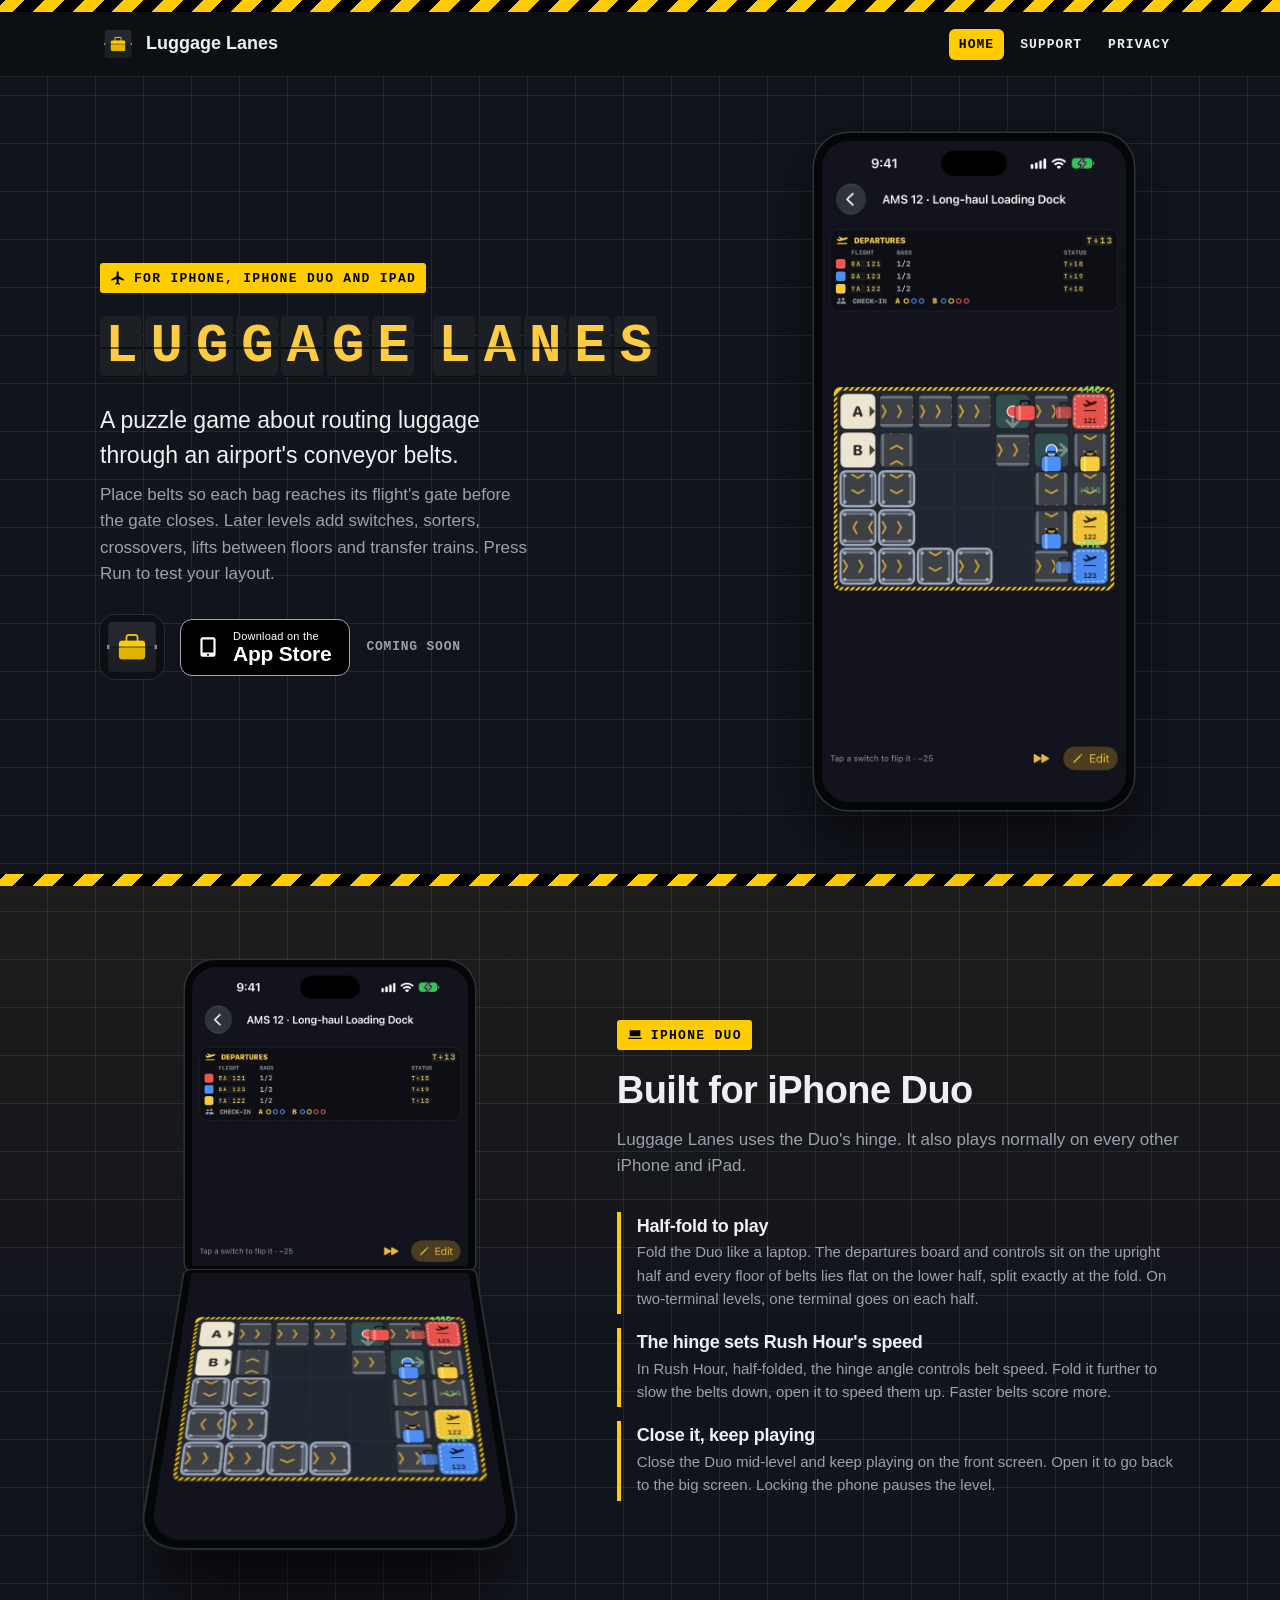
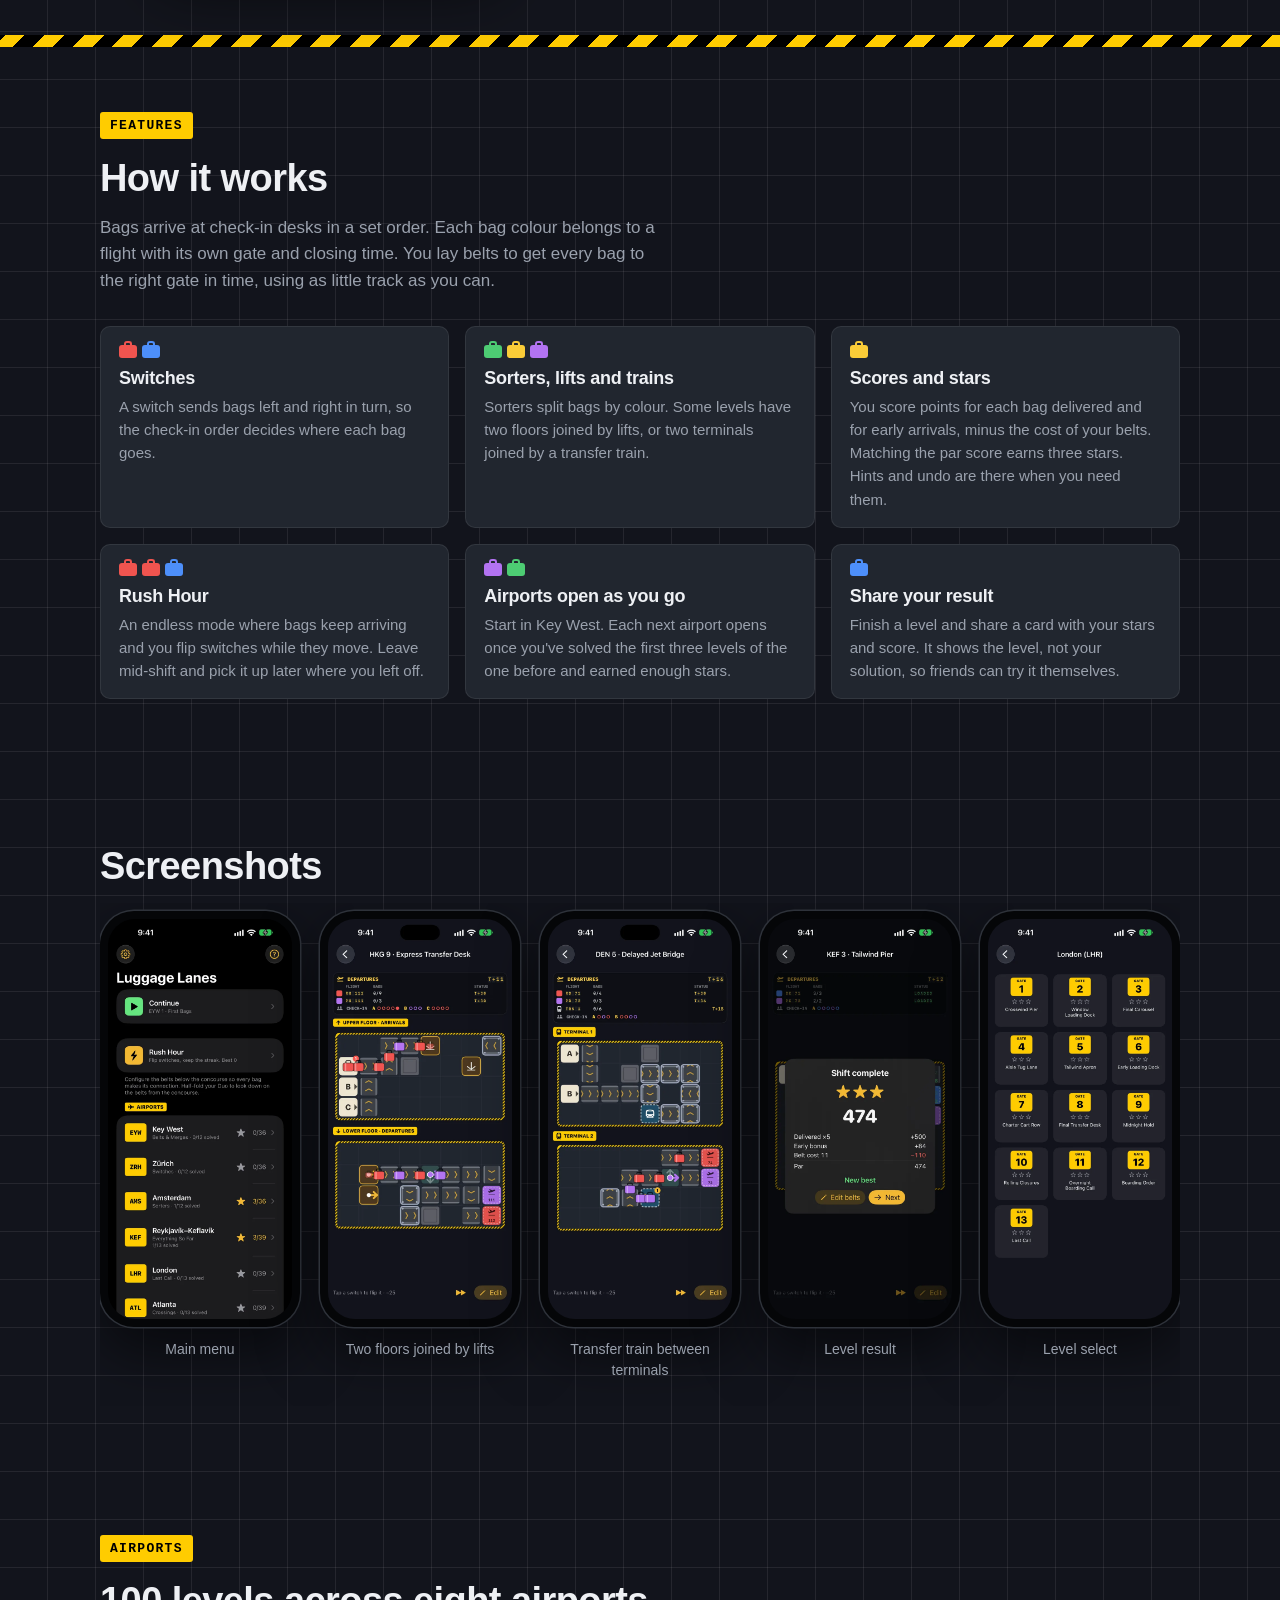
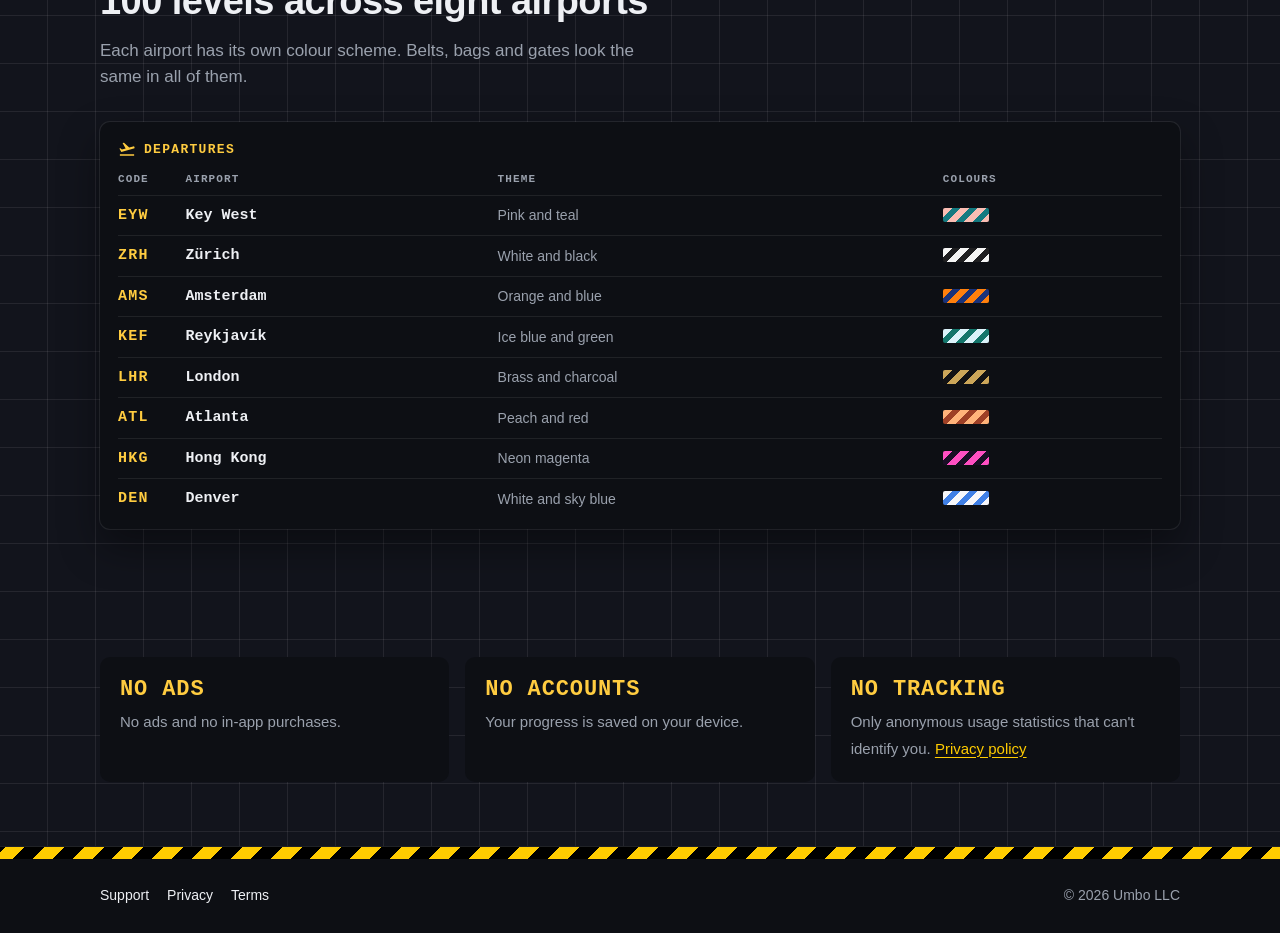
==== index.html @ 566dfb13 "Luggage Lanes website Co-Authored-By: Claude Sonnet 5.5 <noreply@anthropic.com> Claude-Session: http" ====
<!doctype html>
<html lang="en">
<head>
<meta charset="utf-8">
<meta name="viewport" content="width=device-width, initial-scale=1">
<title>Luggage Lanes: a baggage-routing puzzle for iPhone and iPad</title>
<meta name="description" content="A baggage-routing puzzle game for iPhone, iPhone Duo and iPad: lay conveyor belts to get each bag to its flight. 100 levels across eight airports, plus an endless Rush Hour mode.">
<meta name="theme-color" content="#0d0f14">
<meta property="og:title" content="Luggage Lanes">
<meta property="og:description" content="A baggage-routing puzzle game for iPhone, iPhone Duo and iPad. 100 levels across eight airports.">
<meta property="og:type" content="website">
<meta property="og:image" content="assets/icon.png">
<link rel="icon" type="image/png" href="favicon.png">
<link rel="apple-touch-icon" href="apple-touch-icon.png">
<link rel="stylesheet" href="assets/style.css">
</head>
<body>
<div class="safety" aria-hidden="true"></div>
<header class="top">
  <div class="wrap">
    <a class="brand" href="./"><img src="assets/icon.png" alt="" width="36" height="36">Luggage Lanes</a>
    <nav class="nav" aria-label="Site">
      <a href="./" aria-current="page">Home</a>
      <a href="support/">Support</a>
      <a href="privacy/">Privacy</a>
    </nav>
  </div>
</header>

<main>
  <section class="hero">
    <div class="wrap hero-grid">
      <div>
        <span class="sign"><svg viewBox="0 0 24 24" fill="currentColor" aria-hidden="true"><path d="M21 16v-2l-8-5V3.5a1.5 1.5 0 0 0-3 0V9l-8 5v2l8-2.5V19l-2 1.5V22l3.5-1 3.5 1v-1.5L13 19v-5.5z"/></svg>For iPhone, iPhone Duo and iPad</span>
        <h1 aria-label="Luggage Lanes">
          <span class="flaps" data-flap="LUGGAGE LANES" aria-hidden="true"></span>
        </h1>
        <p class="lede">A puzzle game about routing luggage through an airport's conveyor belts.</p>
        <p class="sub">Place belts so each bag reaches its flight's gate before the gate closes. Later levels add switches, sorters, crossovers, lifts between floors and transfer trains. Press Run to test your layout.</p>
        <div class="cta-row">
          <img class="app-icon" src="assets/icon.png" width="64" height="64" alt="Luggage Lanes app icon">
          <a class="badge" href="#" aria-label="Download on the App Store (coming soon)">
            <svg viewBox="0 0 24 24" fill="currentColor" aria-hidden="true"><path d="M7 3h10a2 2 0 0 1 2 2v14a2 2 0 0 1-2 2H7a2 2 0 0 1-2-2V5a2 2 0 0 1 2-2zm0 2v12h10V5H7zm5 13.2a1 1 0 1 0 0 2 1 1 0 0 0 0-2z"/></svg>
            <span><small>Download on the</small><strong>App Store</strong></span>
          </a>
          <span class="cta-note">Coming soon</span>
        </div>
      </div>
      <div class="hero-phone phone">
        <img src="assets/shots/shift.webp" width="660" height="1434" alt="An Amsterdam puzzle: belts carry red, blue and yellow bags from check-in desks A and B to their gates, under a departures board.">
      </div>
    </div>
  </section>

  <div class="safety" aria-hidden="true"></div>

  <section class="duo">
    <div class="wrap duo-grid">
      <div class="duo-device" role="img" aria-label="iPhone Duo half-folded: the departures board and controls on the upright half, the belts lying flat on the lower half.">
        <div class="duo-stage">
          <div class="duo-half duo-up"><img src="assets/shots/duo-upright.webp" width="660" height="717" alt=""></div>
          <div class="duo-half duo-flat"><img src="assets/shots/duo-flat.webp" width="660" height="717" alt=""></div>
        </div>
      </div>
      <div>
        <span class="sign"><svg viewBox="0 0 24 24" fill="currentColor" aria-hidden="true"><path d="M4 5h16v9H4zm-2 11h20v2H2z"/></svg>iPhone Duo</span>
        <h2>Built for iPhone Duo</h2>
        <p class="section-intro">Luggage Lanes uses the Duo's hinge. It also plays normally on every other iPhone and iPad.</p>
        <ul class="duo-list">
          <li>
            <h3>Half-fold to play</h3>
            <p>Fold the Duo like a laptop. The departures board and controls sit on the upright half and every floor of belts lies flat on the lower half, split exactly at the fold. On two-terminal levels, one terminal goes on each half.</p>
          </li>
          <li>
            <h3>The hinge sets Rush Hour's speed</h3>
            <p>In Rush Hour, half-folded, the hinge angle controls belt speed. Fold it further to slow the belts down, open it to speed them up. Faster belts score more.</p>
          </li>
          <li>
            <h3>Close it, keep playing</h3>
            <p>Close the Duo mid-level and keep playing on the front screen. Open it to go back to the big screen. Locking the phone pauses the level.</p>
          </li>
        </ul>
      </div>
    </div>
  </section>

  <div class="safety" aria-hidden="true"></div>

  <section>
    <div class="wrap">
      <span class="sign">Features</span>
      <h2>How it works</h2>
      <p class="section-intro">Bags arrive at check-in desks in a set order. Each bag colour belongs to a flight with its own gate and closing time. You lay belts to get every bag to the right gate in time, using as little track as you can.</p>
      <ul class="features">
        <li>
          <div class="bags" aria-hidden="true"><i class="bag" style="--c:var(--red)"></i><i class="bag" style="--c:var(--blue)"></i></div>
          <h3>Switches</h3>
          <p>A switch sends bags left and right in turn, so the check-in order decides where each bag goes.</p>
        </li>
        <li>
          <div class="bags" aria-hidden="true"><i class="bag" style="--c:var(--green)"></i><i class="bag" style="--c:var(--yellow)"></i><i class="bag" style="--c:var(--purple)"></i></div>
          <h3>Sorters, lifts and trains</h3>
          <p>Sorters split bags by colour. Some levels have two floors joined by lifts, or two terminals joined by a transfer train.</p>
        </li>
        <li>
          <div class="bags" aria-hidden="true"><i class="bag" style="--c:var(--yellow)"></i></div>
          <h3>Scores and stars</h3>
          <p>You score points for each bag delivered and for early arrivals, minus the cost of your belts. Matching the par score earns three stars. Hints and undo are there when you need them.</p>
        </li>
        <li>
          <div class="bags" aria-hidden="true"><i class="bag" style="--c:var(--red)"></i><i class="bag" style="--c:var(--red)"></i><i class="bag" style="--c:var(--blue)"></i></div>
          <h3>Rush Hour</h3>
          <p>An endless mode where bags keep arriving and you flip switches while they move. Leave mid-shift and pick it up later where you left off.</p>
        </li>
        <li>
          <div class="bags" aria-hidden="true"><i class="bag" style="--c:var(--purple)"></i><i class="bag" style="--c:var(--green)"></i></div>
          <h3>Airports open as you go</h3>
          <p>Start in Key West. Each next airport opens once you've solved the first three levels of the one before and earned enough stars.</p>
        </li>
        <li>
          <div class="bags" aria-hidden="true"><i class="bag" style="--c:var(--blue)"></i></div>
          <h3>Share your result</h3>
          <p>Finish a level and share a card with your stars and score. It shows the level, not your solution, so friends can try it themselves.</p>
        </li>
      </ul>
    </div>
  </section>

  <section>
    <div class="wrap">
      <h2>Screenshots</h2>
      <div class="shots" tabindex="0" aria-label="Screenshots">
        <figure class="phone-fig"><div class="phone"><img src="assets/shots/menu.webp" width="660" height="1434" loading="lazy" alt="Main menu listing the airports: Key West, Zürich, Amsterdam, Reykjavík, London, Atlanta."></div><figcaption>Main menu</figcaption></figure>
        <figure class="phone-fig"><div class="phone"><img src="assets/shots/two-floors.webp" width="660" height="1434" loading="lazy" alt="A Hong Kong puzzle with an upper arrivals floor and a lower departures floor joined by lifts."></div><figcaption>Two floors joined by lifts</figcaption></figure>
        <figure class="phone-fig"><div class="phone"><img src="assets/shots/train.webp" width="660" height="1434" loading="lazy" alt="A Denver puzzle with two terminals linked by a transfer train."></div><figcaption>Transfer train between terminals</figcaption></figure>
        <figure class="phone-fig"><div class="phone"><img src="assets/shots/result.webp" width="660" height="1434" loading="lazy" alt="Shift complete: three stars and a score of 474, matching par."></div><figcaption>Level result</figcaption></figure>
        <figure class="phone-fig"><div class="phone"><img src="assets/shots/airport.webp" width="660" height="1434" loading="lazy" alt="The London airport's thirteen gates, each a puzzle."></div><figcaption>Level select</figcaption></figure>
      </div>
    </div>
  </section>

  <section>
    <div class="wrap">
      <span class="sign">Airports</span>
      <h2>100 levels across eight airports</h2>
      <p class="section-intro">Each airport has its own colour scheme. Belts, bags and gates look the same in all of them.</p>
      <div class="board">
        <div class="board-head">
          <svg viewBox="0 0 24 24" fill="currentColor" aria-hidden="true"><path d="M2.5 19h19v2h-19zM22.07 9.64a1.5 1.5 0 0 0-1.84-1.06L14.92 10 8 3.57l-1.93.51 4.14 7.17-4.97 1.33-1.97-1.54-1.45.39 2.59 4.49 16.6-4.45a1.5 1.5 0 0 0 1.06-1.83z"/></svg>
          DEPARTURES
        </div>
        <table>
          <thead><tr><th>Code</th><th>Airport</th><th class="idea-col">Theme</th><th>Colours</th></tr></thead>
          <tbody>
            <tr><td class="code">EYW</td><td>Key West</td><td class="idea idea-col">Pink and teal</td><td><span class="edge" style="--e:#fabdb3;--s:#147a80"></span></td></tr>
            <tr><td class="code">ZRH</td><td>Zürich</td><td class="idea idea-col">White and black</td><td><span class="edge" style="--e:#f5f5f5;--s:#1f1f21"></span></td></tr>
            <tr><td class="code">AMS</td><td>Amsterdam</td><td class="idea idea-col">Orange and blue</td><td><span class="edge" style="--e:#ff800d;--s:#1a337a"></span></td></tr>
            <tr><td class="code">KEF</td><td>Reykjavík</td><td class="idea idea-col">Ice blue and green</td><td><span class="edge" style="--e:#dbf2fa;--s:#14756b"></span></td></tr>
            <tr><td class="code">LHR</td><td>London</td><td class="idea idea-col">Brass and charcoal</td><td><span class="edge" style="--e:#cca659;--s:#121214"></span></td></tr>
            <tr><td class="code">ATL</td><td>Atlanta</td><td class="idea idea-col">Peach and red</td><td><span class="edge" style="--e:#ffb37a;--s:#9e4026"></span></td></tr>
            <tr><td class="code">HKG</td><td>Hong Kong</td><td class="idea idea-col">Neon magenta</td><td><span class="edge" style="--e:#ff4fc2;--s:#1a0f26"></span></td></tr>
            <tr><td class="code">DEN</td><td>Denver</td><td class="idea idea-col">White and sky blue</td><td><span class="edge" style="--e:#f7f7fa;--s:#4080e6"></span></td></tr>
          </tbody>
        </table>
      </div>
    </div>
  </section>

  <section>
    <div class="wrap">
      <div class="promise">
        <div><strong>NO ADS</strong><span>No ads and no in-app purchases.</span></div>
        <div><strong>NO ACCOUNTS</strong><span>Your progress is saved on your device.</span></div>
        <div><strong>NO TRACKING</strong><span>Only anonymous usage statistics that can't identify you. <a href="privacy/">Privacy policy</a></span></div>
      </div>
    </div>
  </section>
</main>

<footer>
  <div class="safety" aria-hidden="true"></div>
  <div class="wrap">
    <nav aria-label="Footer">
      <a href="support/">Support</a>
      <a href="privacy/">Privacy</a>
      <a href="terms/">Terms</a>
    </nav>
    <span class="copy">© 2026 Umbo LLC</span>
  </div>
</footer>
<script src="assets/flaps.js" defer></script>
</body>
</html>
---- assets/style.css ----
:root {
  --bg: #12141c;
  --floor: #21262f;
  --board: #0d0f14;
  --flap: #1c1f24;
  --flap-text: #ffcc40;
  --sign: #ffcc00;
  --text: #eef0f4;
  --muted: #9aa1ad;
  --rule: rgba(255, 255, 255, 0.08);
  --good: #66e680;
  --red: #f0544f;
  --blue: #4d8ffa;
  --green: #4dcc73;
  --yellow: #facc38;
  --purple: #b373f2;
  --mono: ui-monospace, "SF Mono", SFMono-Regular, Menlo, Consolas, "Liberation Mono", monospace;
  --sans: -apple-system, BlinkMacSystemFont, "SF Pro Text", "Segoe UI", Roboto, Helvetica, Arial, sans-serif;
  color-scheme: dark;
}

* { box-sizing: border-box; }
html { -webkit-text-size-adjust: 100%; }
body {
  margin: 0;
  background: var(--bg);
  color: var(--text);
  font: 17px/1.55 var(--sans);
  background-image:
    linear-gradient(var(--rule) 1px, transparent 1px),
    linear-gradient(90deg, var(--rule) 1px, transparent 1px);
  background-size: 48px 48px;
  background-position: -1px -1px;
}
img { max-width: 100%; display: block; }
a { color: var(--sign); text-underline-offset: 3px; }
a:hover { color: #fff; }
:focus-visible { outline: 3px solid var(--sign); outline-offset: 3px; border-radius: 4px; }

.wrap { width: min(1080px, 100% - 32px); margin-inline: auto; }

.safety {
  height: 12px;
  background: repeating-linear-gradient(-45deg, var(--sign) 0 14px, #000 14px 28px);
}
.safety-box {
  border: 8px solid transparent;
  border-image: repeating-linear-gradient(-45deg, var(--sign) 0 10px, #000 10px 20px) 8;
}

.top { background: rgba(13, 15, 20, 0.92); border-bottom: 1px solid var(--rule); }
.top .wrap { display: flex; align-items: center; gap: 16px; min-height: 64px; flex-wrap: wrap; padding-block: 8px; }
.brand { display: flex; align-items: center; gap: 10px; color: var(--text); text-decoration: none; font-weight: 700; font-size: 18px; }
.brand img { width: 36px; height: 36px; border-radius: 9px; }
.nav { margin-left: auto; display: flex; gap: 6px; flex-wrap: wrap; }
.nav a {
  color: var(--text); text-decoration: none; font: 600 13px/1 var(--mono);
  letter-spacing: 0.08em; text-transform: uppercase; padding: 9px 10px; border-radius: 6px;
}
.nav a:hover, .nav a[aria-current="page"] { background: var(--sign); color: #000; }

.sign {
  display: inline-flex; align-items: center; gap: 8px;
  background: var(--sign); color: #000; font: 800 13px/1 var(--mono);
  letter-spacing: 0.1em; text-transform: uppercase; padding: 7px 10px; border-radius: 3px;
}
.sign svg { width: 16px; height: 16px; }

.flaps { display: flex; flex-wrap: wrap; column-gap: 0.35em; row-gap: 0.18em; }
.flap-word { display: inline-flex; gap: 0.06em; }
.flap {
  position: relative; display: inline-grid; place-items: center;
  width: 0.78em; height: 1.12em; font: 800 1em/1 var(--mono);
  background: var(--flap); color: var(--flap-text); border-radius: 0.08em;
  box-shadow: inset 0 -1px 0 rgba(0,0,0,0.6), 0 1px 0 rgba(255,255,255,0.04);
}
.flap::after {  content: ""; position: absolute; left: 0; right: 0; top: 50%; height: 2px;
  background: rgba(0, 0, 0, 0.55);
}
.flap.flip { animation: flip 90ms linear; }
@keyframes flip { 50% { transform: scaleY(0.1); } }

.hero { padding: 56px 0 64px; }
.hero-grid { display: grid; grid-template-columns: 1.2fr 0.8fr; gap: 48px; align-items: center; }
.hero h1 { margin: 22px 0 0; font-size: clamp(34px, 9vw, 54px); }
.hero .lede { font-size: clamp(19px, 2.4vw, 23px); color: var(--text); margin: 26px 0 8px; max-width: 34ch; }
.hero .sub { color: var(--muted); margin: 0 0 28px; max-width: 46ch; }
.hero-phone { justify-self: center; width: min(320px, 100%); }

.badge {
  display: inline-flex; align-items: center; gap: 12px; padding: 10px 18px 10px 14px;
  background: #000; color: #fff; border: 1.5px solid #a6a6a6; border-radius: 12px; text-decoration: none;
}
.badge:hover { color: #fff; border-color: #fff; }
.badge svg { width: 26px; height: 26px; }
.badge small { display: block; font-size: 11px; letter-spacing: 0.02em; line-height: 1.1; }
.badge strong { display: block; font-size: 21px; line-height: 1.1; font-weight: 600; letter-spacing: -0.01em; }
.cta-row { display: flex; align-items: center; gap: 16px; flex-wrap: wrap; }
.cta-note { color: var(--muted); font: 600 13px/1.3 var(--mono); text-transform: uppercase; letter-spacing: 0.06em; }

.phone {
  border-radius: 34px; padding: 8px; background: #050608;
  box-shadow: 0 0 0 1.5px #2e323a, 0 24px 60px rgba(0, 0, 0, 0.55);
}
.phone img { border-radius: 27px; width: 100%; height: auto; }

.board {
  background: var(--board); border-radius: 10px; padding: 18px 18px 10px;
  box-shadow: 0 0 0 1px var(--rule), 0 18px 40px rgba(0, 0, 0, 0.4);
}
.board-head {
  display: flex; align-items: center; gap: 8px; color: var(--flap-text);
  font: 800 13px/1 var(--mono); letter-spacing: 0.1em; margin-bottom: 14px;
}
.board-head svg { width: 18px; height: 18px; }
.board-head .clock { margin-left: auto; }
.board table { width: 100%; border-collapse: collapse; font: 600 15px/1.3 var(--mono); }
.board th {
  text-align: left; color: var(--muted); font-size: 11px; letter-spacing: 0.1em;
  font-weight: 700; padding: 0 10px 8px 0; text-transform: uppercase;
}
.board td { padding: 10px 10px 10px 0; border-top: 1px solid var(--rule); vertical-align: middle; }
.board td.code { color: var(--flap-text); font-weight: 800; letter-spacing: 0.08em; width: 4.5em; }
.board td.status { color: var(--good); text-align: right; text-transform: uppercase; font-size: 13px; letter-spacing: 0.06em; white-space: nowrap; padding-right: 0; }
.board .idea { color: var(--muted); font-family: var(--sans); font-weight: 400; font-size: 14px; }
.edge {
  display: inline-block; width: 46px; height: 14px; border-radius: 2px; vertical-align: middle;
  background: repeating-linear-gradient(-45deg, var(--e) 0 6px, var(--s) 6px 12px);
}

section { padding: 64px 0; }
h1, h2, h3 { line-height: 1.15; letter-spacing: -0.015em; }
h2 { font-size: clamp(26px, 4vw, 38px); margin: 18px 0 14px; }
.section-intro { color: var(--muted); max-width: 60ch; margin: 0 0 32px; }

.features { display: grid; grid-template-columns: repeat(3, 1fr); gap: 16px; margin: 0; padding: 0; list-style: none; }
.features li { background: var(--floor); border-radius: 10px; padding: 18px 18px 16px; border: 1px solid var(--rule); }
.features h3 { margin: 10px 0 6px; font-size: 18px; }
.features p { margin: 0; color: var(--muted); font-size: 15px; }
.bags { display: flex; gap: 5px; }
.bag { width: 18px; height: 13px; border-radius: 3px; background: var(--c); position: relative; }
.bag::before { content: ""; position: absolute; left: 5px; right: 5px; top: -4px; height: 4px; border: 2px solid var(--c); border-bottom: 0; border-radius: 3px 3px 0 0; }

.shots {
  display: grid; grid-auto-flow: column; grid-auto-columns: minmax(200px, 1fr); gap: 20px;
  overflow-x: auto; padding: 8px 4px 24px; scroll-snap-type: x mandatory;
}
.shots figure { margin: 0; scroll-snap-align: start; }
.shots figcaption { margin-top: 12px; color: var(--muted); font-size: 14px; text-align: center; }

.promise { display: grid; grid-template-columns: repeat(3, 1fr); gap: 16px; }
.promise div { padding: 20px; background: var(--board); border-radius: 10px; }
.promise strong { display: block; font: 800 22px/1.2 var(--mono); color: var(--flap-text); letter-spacing: 0.04em; margin-bottom: 6px; }
.promise span { color: var(--muted); font-size: 15px; }

.doc { padding: 48px 0 72px; }
.doc .wrap { max-width: 760px; }
.doc h1 { font-size: clamp(30px, 5vw, 44px); margin: 20px 0 6px; }
.doc .updated { color: var(--muted); font: 600 13px/1.4 var(--mono); text-transform: uppercase; letter-spacing: 0.06em; margin: 0 0 30px; }
.doc h2 { font-size: 22px; margin: 40px 0 10px; }
.doc p, .doc li { color: #d6dae2; }
.doc ul { padding-left: 1.2em; }
.doc li { margin: 4px 0; }
.callout { background: var(--floor); border-left: 4px solid var(--sign); padding: 14px 18px; border-radius: 0 8px 8px 0; margin: 20px 0; }
.callout p { margin: 0; }
.contact-card { background: var(--board); border-radius: 10px; padding: 22px; margin: 24px 0 8px; }
.contact-card .label { color: var(--muted); font: 700 12px/1 var(--mono); letter-spacing: 0.1em; text-transform: uppercase; }
.contact-card .email { margin: 8px 0 0; font: 700 clamp(18px, 4vw, 24px)/1.3 var(--mono); color: var(--flap-text); word-break: break-all; user-select: all; }
details { background: var(--floor); border-radius: 8px; padding: 14px 18px; margin: 10px 0; border: 1px solid var(--rule); }
details summary { cursor: pointer; font-weight: 600; }
details p { margin: 10px 0 0; }

footer { border-top: 1px solid var(--rule); background: var(--board); }
footer .wrap { display: flex; flex-wrap: wrap; gap: 12px 28px; align-items: center; padding-block: 26px; color: var(--muted); font-size: 14px; }
footer nav { display: flex; gap: 18px; flex-wrap: wrap; }
footer a { color: var(--text); text-decoration: none; }
footer a:hover { color: var(--sign); }
footer .copy { margin-left: auto; }

@media (max-width: 860px) {
  .hero-grid { grid-template-columns: 1fr; }
  .hero-phone { width: min(240px, 70%); }
  .features, .promise { grid-template-columns: 1fr; }
  .board td.idea-col { display: none; }
}
@media (max-width: 520px) {
  body { font-size: 16px; }
  .hero { padding-top: 36px; }
  .board { padding: 14px 12px 6px; }
  .board table { font-size: 14px; }
  .edge { width: 30px; }
  .shots { grid-auto-columns: 72%; }
  footer .copy { margin-left: 0; }
}
@media (prefers-reduced-motion: reduce) {
  .flap.flip { animation: none; }
}

.fine { color: var(--muted); font-size: 14px; }

.duo { background: linear-gradient(180deg, rgba(255, 204, 0, 0.05), transparent 60%); overflow-x: clip; }
.duo-grid { display: grid; grid-template-columns: 0.9fr 1.1fr; gap: 56px; align-items: center; }
.duo-device { display: grid; place-items: center; padding: 10px 0 30px; }
.duo-stage { width: min(290px, 64vw); perspective: 1100px; perspective-origin: 50% 20%; }
.duo-half {
  background: #050608; padding: 7px; box-shadow: 0 0 0 1.5px #2e323a;
}
.duo-half img { width: 100%; height: auto; }
.duo-up { border-radius: 30px 30px 6px 6px; padding-bottom: 4px; }
.duo-up img { border-radius: 24px 24px 3px 3px; }
.duo-flat {
  border-radius: 6px 6px 30px 30px; padding-top: 4px;
  transform-origin: 50% 0; transform: rotateX(58deg);
  box-shadow: 0 0 0 1.5px #2e323a, 0 50px 50px -20px rgba(0, 0, 0, 0.7);
  margin-bottom: -40px;
}
.duo-flat img { border-radius: 3px 3px 24px 24px; }
.duo-list { list-style: none; margin: 0; padding: 0; display: grid; gap: 14px; }
.duo-list li { border-left: 4px solid var(--sign); padding: 4px 0 4px 16px; }
.duo-list h3 { margin: 0 0 4px; font-size: 18px; }
.duo-list p { margin: 0; color: var(--muted); font-size: 15px; }
@media (max-width: 860px) {
  .duo-grid { grid-template-columns: 1fr; gap: 24px; }
  .duo-device { order: 2; }
}
.app-icon { width: 64px; height: 64px; border-radius: 15px; box-shadow: 0 0 0 1px rgba(255, 255, 255, 0.1); }
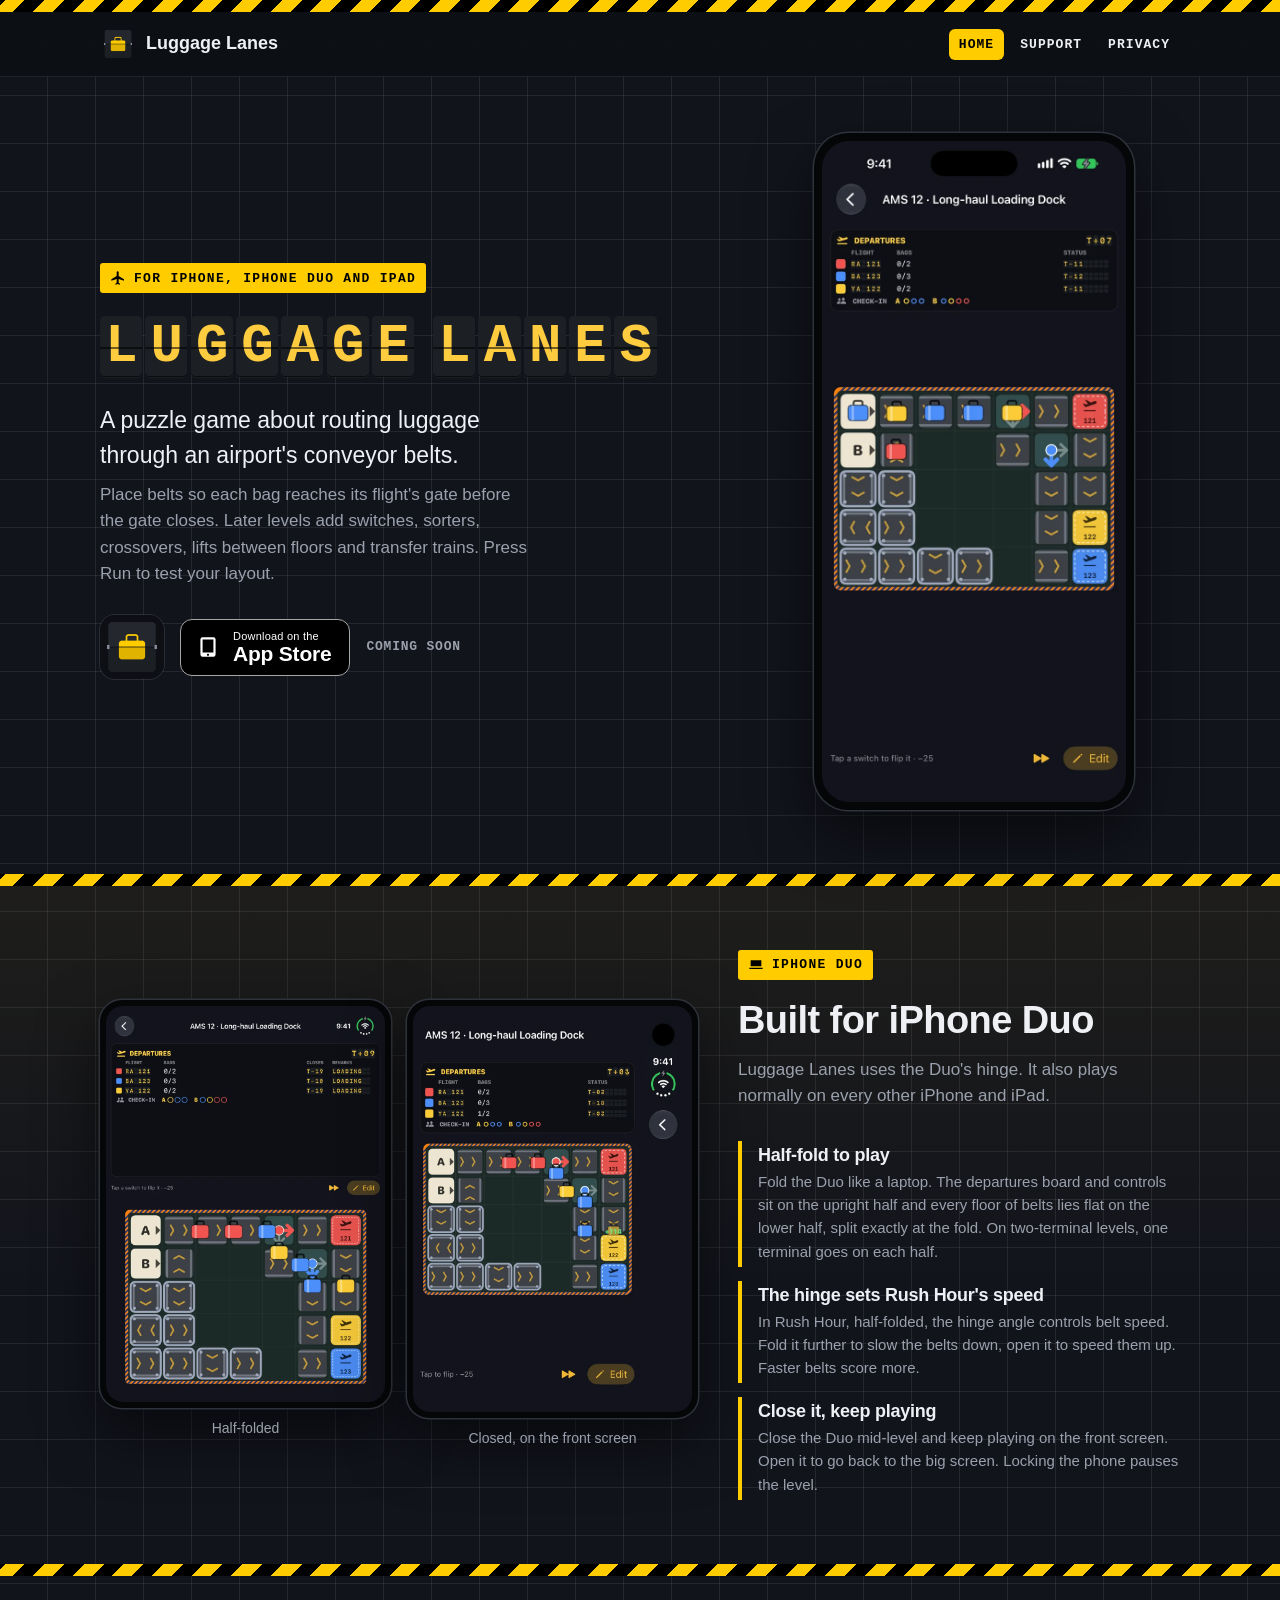
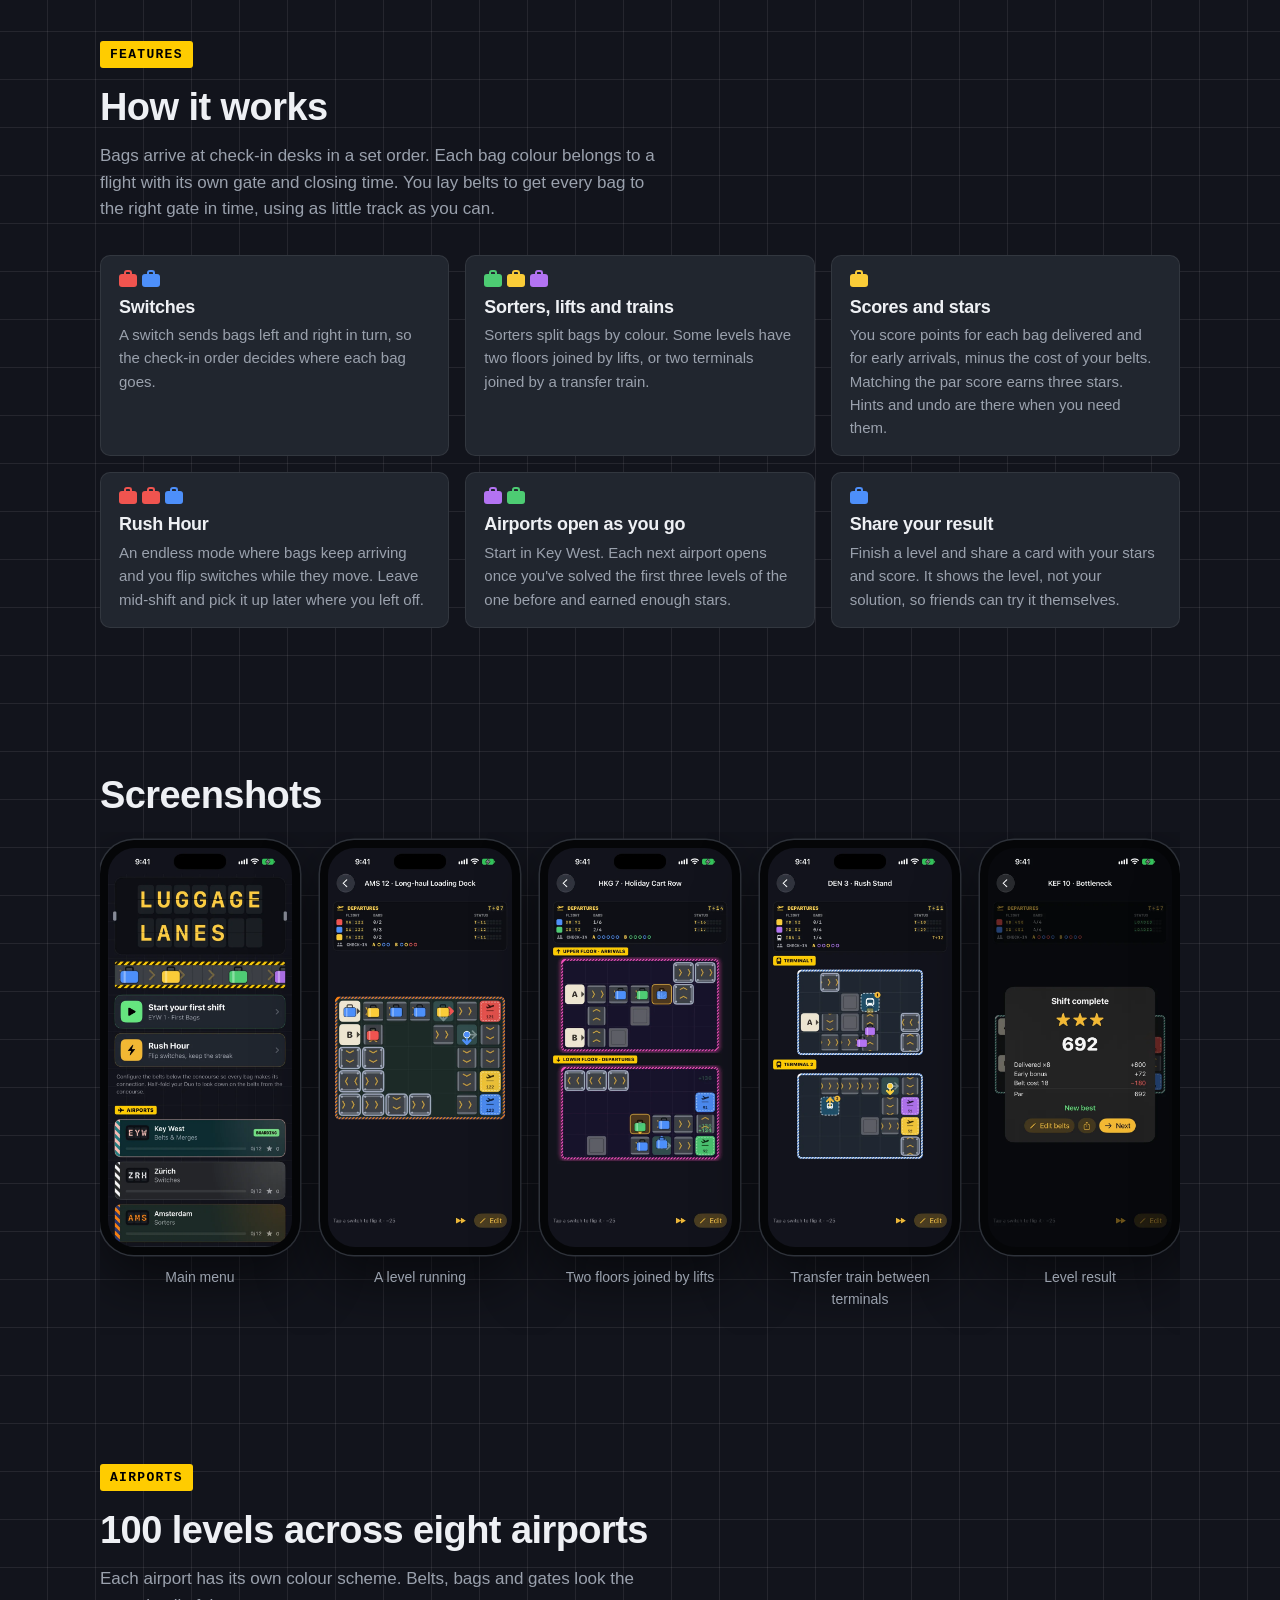
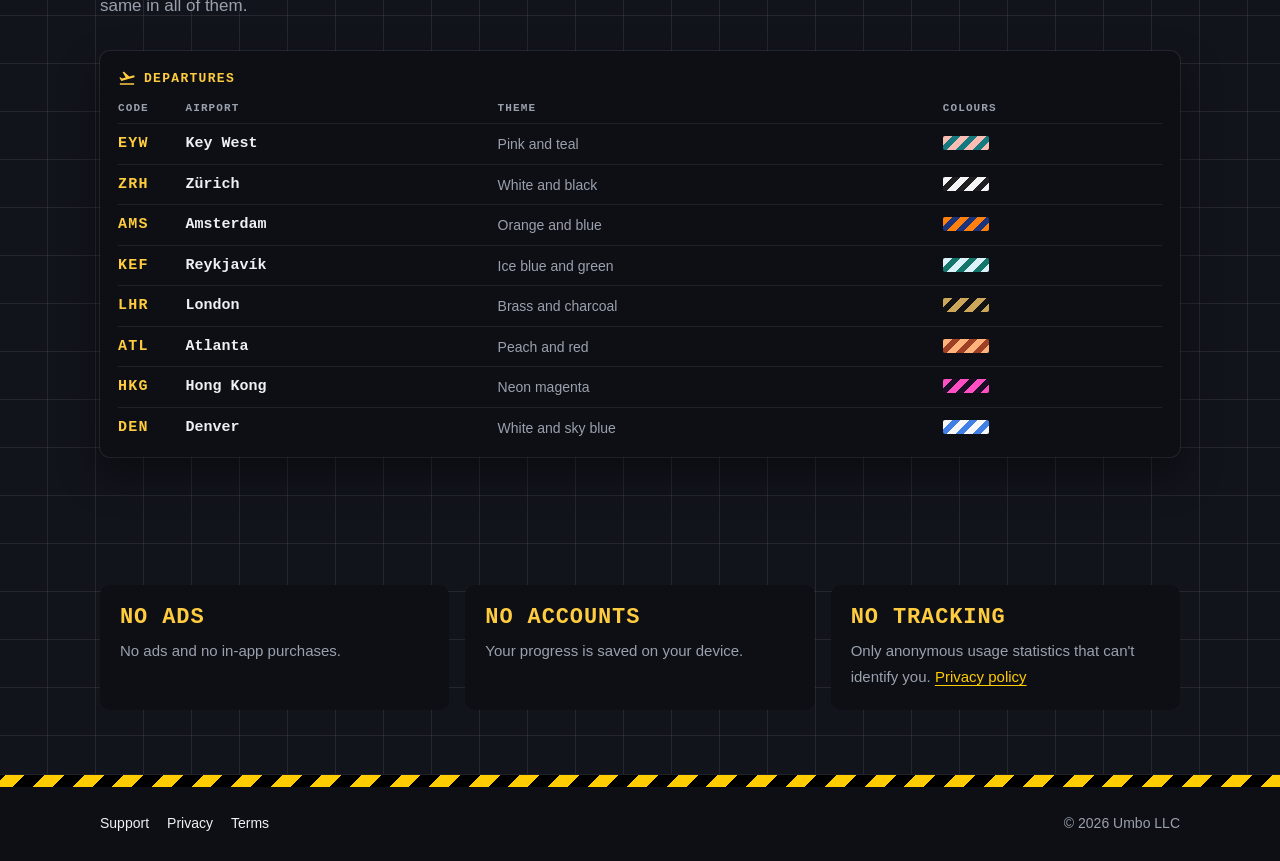
==== commit ad3b8d18: "Update screenshots and copy for the current app Co-Authored-By: Claude Sonnet 5.5 <noreply@anthropic" ====
--- a/index.html
+++ b/index.html
@@ -56,11 +56,9 @@
 
   <section class="duo">
     <div class="wrap duo-grid">
-      <div class="duo-device" role="img" aria-label="iPhone Duo half-folded: the departures board and controls on the upright half, the belts lying flat on the lower half.">
-        <div class="duo-stage">
-          <div class="duo-half duo-up"><img src="assets/shots/duo-upright.webp" width="660" height="717" alt=""></div>
-          <div class="duo-half duo-flat"><img src="assets/shots/duo-flat.webp" width="660" height="717" alt=""></div>
-        </div>
+      <div class="duo-shots">
+        <figure><div class="phone duo-phone"><img src="assets/shots/duo-half.webp" width="900" height="1279" alt="iPhone Duo half-folded, playing Amsterdam level 12: the departures board fills the upright half and the belts the flat half."></div><figcaption>Half-folded</figcaption></figure>
+        <figure><div class="phone duo-phone"><img src="assets/shots/duo-front.webp" width="900" height="1309" loading="lazy" alt="The same level on the Duo's front screen with the phone closed."></div><figcaption>Closed, on the front screen</figcaption></figure>
       </div>
       <div>
         <span class="sign"><svg viewBox="0 0 24 24" fill="currentColor" aria-hidden="true"><path d="M4 5h16v9H4zm-2 11h20v2H2z"/></svg>iPhone Duo</span>
@@ -130,11 +128,14 @@
     <div class="wrap">
       <h2>Screenshots</h2>
       <div class="shots" tabindex="0" aria-label="Screenshots">
-        <figure class="phone-fig"><div class="phone"><img src="assets/shots/menu.webp" width="660" height="1434" loading="lazy" alt="Main menu listing the airports: Key West, Zürich, Amsterdam, Reykjavík, London, Atlanta."></div><figcaption>Main menu</figcaption></figure>
-        <figure class="phone-fig"><div class="phone"><img src="assets/shots/two-floors.webp" width="660" height="1434" loading="lazy" alt="A Hong Kong puzzle with an upper arrivals floor and a lower departures floor joined by lifts."></div><figcaption>Two floors joined by lifts</figcaption></figure>
-        <figure class="phone-fig"><div class="phone"><img src="assets/shots/train.webp" width="660" height="1434" loading="lazy" alt="A Denver puzzle with two terminals linked by a transfer train."></div><figcaption>Transfer train between terminals</figcaption></figure>
-        <figure class="phone-fig"><div class="phone"><img src="assets/shots/result.webp" width="660" height="1434" loading="lazy" alt="Shift complete: three stars and a score of 474, matching par."></div><figcaption>Level result</figcaption></figure>
-        <figure class="phone-fig"><div class="phone"><img src="assets/shots/airport.webp" width="660" height="1434" loading="lazy" alt="The London airport's thirteen gates, each a puzzle."></div><figcaption>Level select</figcaption></figure>
+        <figure class="phone-fig"><div class="phone"><img src="assets/shots/menu-progress.webp" width="660" height="1434" loading="lazy" alt="Main menu: airports open one at a time, with what each still needs."></div><figcaption>Main menu</figcaption></figure>
+        <figure class="phone-fig"><div class="phone"><img src="assets/shots/shift.webp" width="660" height="1434" loading="lazy" alt="An Amsterdam level running: bags move along the belts under a departures board."></div><figcaption>A level running</figcaption></figure>
+        <figure class="phone-fig"><div class="phone"><img src="assets/shots/two-floors.webp" width="660" height="1434" loading="lazy" alt="A Hong Kong level with an upper arrivals floor and a lower departures floor."></div><figcaption>Two floors joined by lifts</figcaption></figure>
+        <figure class="phone-fig"><div class="phone"><img src="assets/shots/train.webp" width="660" height="1434" loading="lazy" alt="A Denver level with two terminals linked by a transfer train."></div><figcaption>Transfer train between terminals</figcaption></figure>
+        <figure class="phone-fig"><div class="phone"><img src="assets/shots/result.webp" width="660" height="1434" loading="lazy" alt="Shift complete: three stars and a score of 692, matching par."></div><figcaption>Level result</figcaption></figure>
+        <figure class="phone-fig"><div class="phone"><img src="assets/shots/rush.webp" width="660" height="1434" loading="lazy" alt="Rush Hour: a score of 200 with a streak of 2 and bags steered by switches."></div><figcaption>Rush Hour</figcaption></figure>
+        <figure class="phone-fig"><div class="phone"><img src="assets/shots/share-card.webp" width="540" height="764" loading="lazy" alt="A share card: perfect shift, three stars, 692 points and a challenge to beat it."></div><figcaption>Share card</figcaption></figure>
+        <figure class="phone-fig"><div class="phone"><img src="assets/shots/airport.webp" width="660" height="1434" loading="lazy" alt="The London airport level list with thirteen gates."></div><figcaption>Level select</figcaption></figure>
       </div>
     </div>
   </section>
--- a/assets/style.css
+++ b/assets/style.css
@@ -199,28 +199,19 @@
 .fine { color: var(--muted); font-size: 14px; }
 
 .duo { background: linear-gradient(180deg, rgba(255, 204, 0, 0.05), transparent 60%); overflow-x: clip; }
-.duo-grid { display: grid; grid-template-columns: 0.9fr 1.1fr; gap: 56px; align-items: center; }
-.duo-device { display: grid; place-items: center; padding: 10px 0 30px; }
-.duo-stage { width: min(290px, 64vw); perspective: 1100px; perspective-origin: 50% 20%; }
-.duo-half {
-  background: #050608; padding: 7px; box-shadow: 0 0 0 1.5px #2e323a;
-}
-.duo-half img { width: 100%; height: auto; }
-.duo-up { border-radius: 30px 30px 6px 6px; padding-bottom: 4px; }
-.duo-up img { border-radius: 24px 24px 3px 3px; }
-.duo-flat {
-  border-radius: 6px 6px 30px 30px; padding-top: 4px;
-  transform-origin: 50% 0; transform: rotateX(58deg);
-  box-shadow: 0 0 0 1.5px #2e323a, 0 50px 50px -20px rgba(0, 0, 0, 0.7);
-  margin-bottom: -40px;
-}
-.duo-flat img { border-radius: 3px 3px 24px 24px; }
+.duo-grid { display: grid; grid-template-columns: 1.15fr 0.85fr; gap: 40px; align-items: center; }
+.duo-shots { display: grid; grid-template-columns: 1fr 1fr; gap: 16px; align-items: start; }
+.duo-shots figure { margin: 0; }
+.duo-shots figcaption { margin-top: 10px; color: var(--muted); font-size: 14px; text-align: center; }
+.duo-phone { border-radius: 22px; padding: 6px; }
+.duo-phone img { border-radius: 17px; }
 .duo-list { list-style: none; margin: 0; padding: 0; display: grid; gap: 14px; }
 .duo-list li { border-left: 4px solid var(--sign); padding: 4px 0 4px 16px; }
 .duo-list h3 { margin: 0 0 4px; font-size: 18px; }
 .duo-list p { margin: 0; color: var(--muted); font-size: 15px; }
 @media (max-width: 860px) {
   .duo-grid { grid-template-columns: 1fr; gap: 24px; }
-  .duo-device { order: 2; }
-}
+  .duo-shots { order: 2; }
+}
+
 .app-icon { width: 64px; height: 64px; border-radius: 15px; box-shadow: 0 0 0 1px rgba(255, 255, 255, 0.1); }
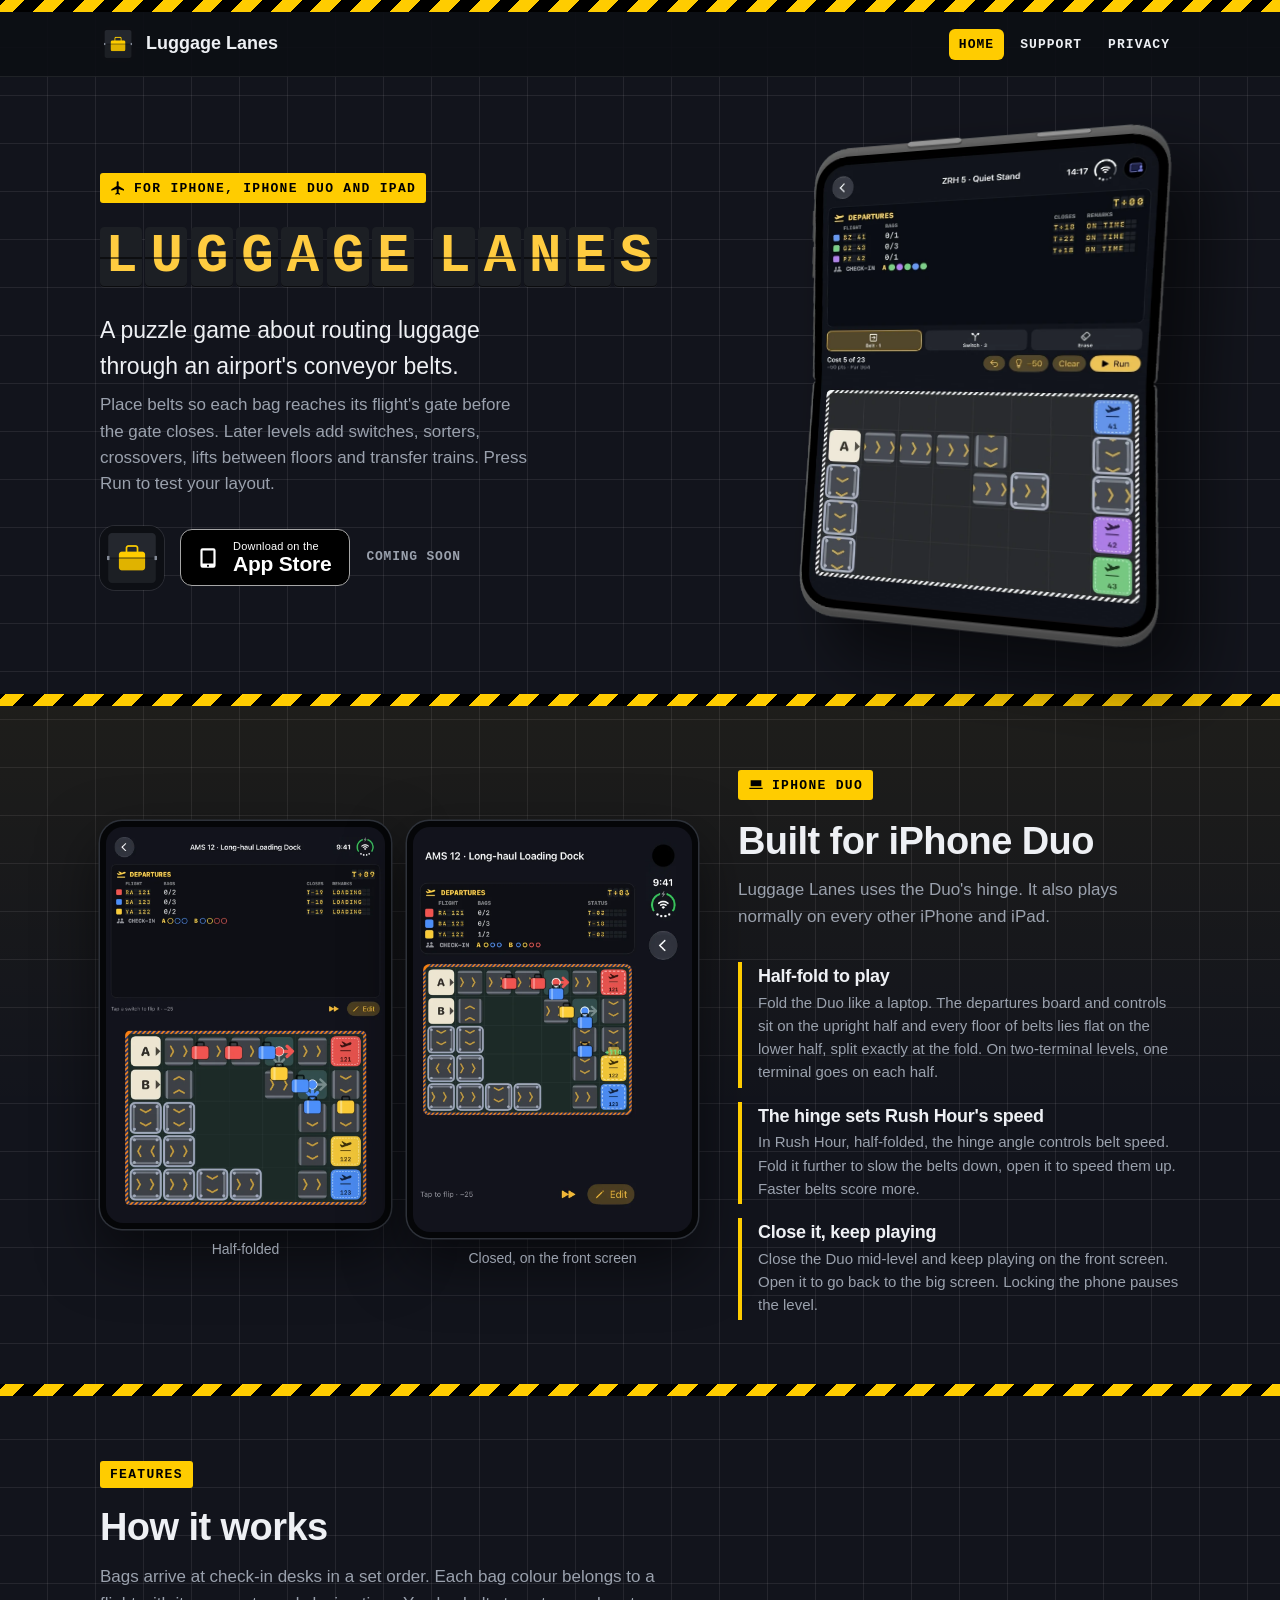
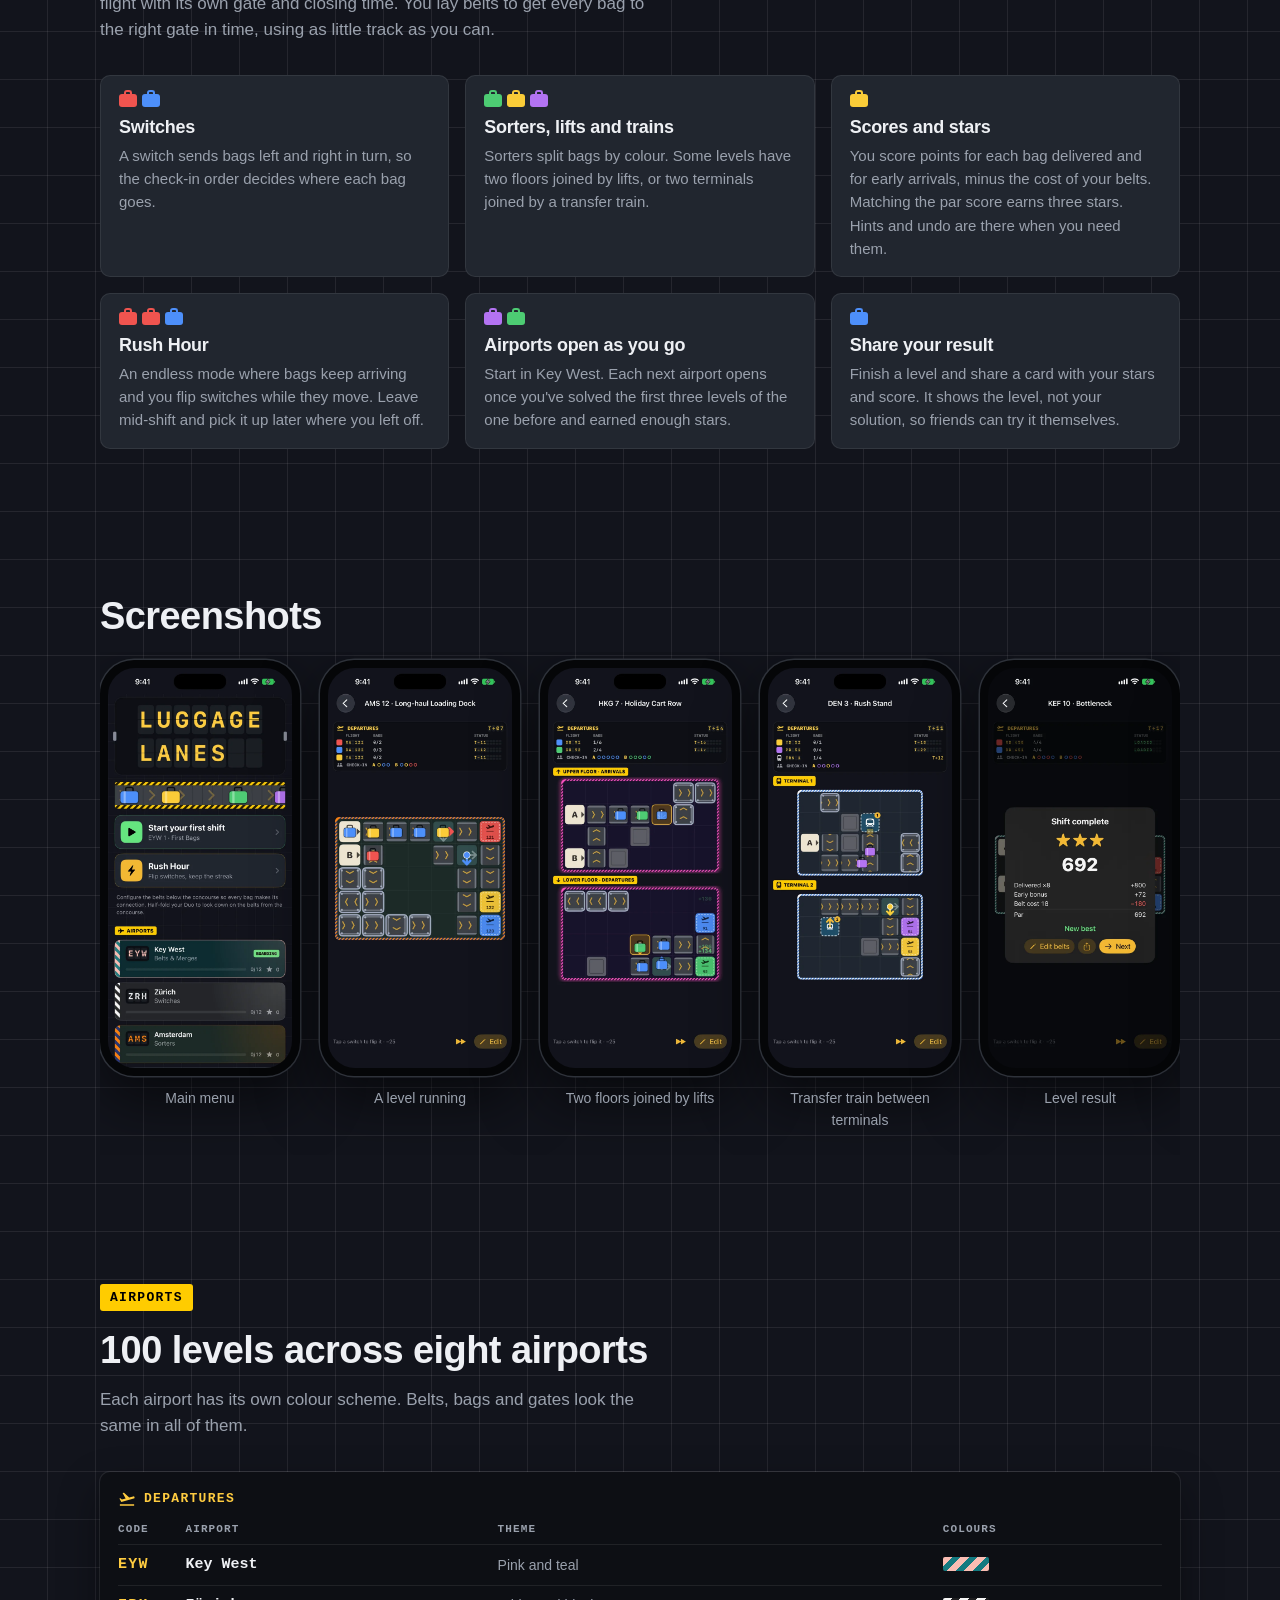
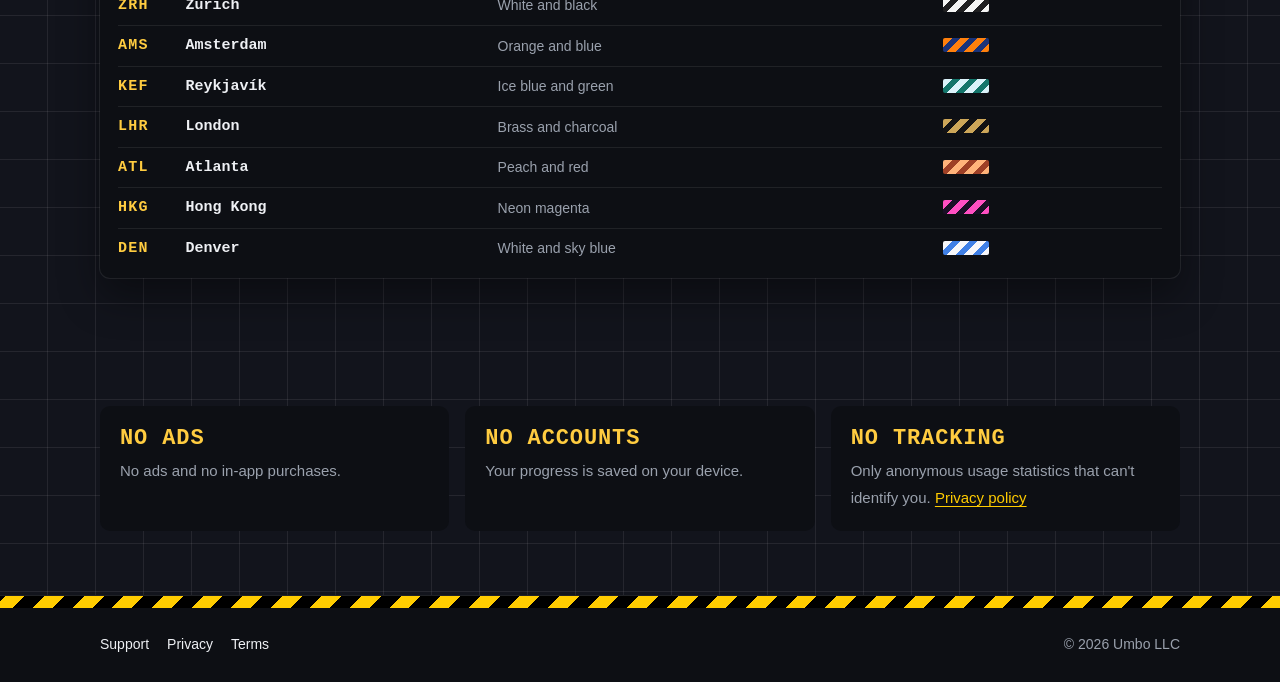
==== commit 1b136de1: "Hero: half-folded Duo shown at a 30 degree angle Co-Authored-By: Claude Sonnet 5.5 <noreply@anthropi" ====
--- a/index.html
+++ b/index.html
@@ -46,8 +46,8 @@
           <span class="cta-note">Coming soon</span>
         </div>
       </div>
-      <div class="hero-phone phone">
-        <img src="assets/shots/shift.webp" width="660" height="1434" alt="An Amsterdam puzzle: belts carry red, blue and yellow bags from check-in desks A and B to their gates, under a departures board.">
+      <div class="hero-duo">
+        <img src="assets/shots/duo-hero.webp" width="773" height="931" alt="iPhone Duo half-folded like a laptop, playing Zürich level 5: the departures board on the upright half and the belts on the lower half.">
       </div>
     </div>
   </section>
--- a/assets/style.css
+++ b/assets/style.css
@@ -86,6 +86,13 @@
 .hero .lede { font-size: clamp(19px, 2.4vw, 23px); color: var(--text); margin: 26px 0 8px; max-width: 34ch; }
 .hero .sub { color: var(--muted); margin: 0 0 28px; max-width: 46ch; }
 .hero-phone { justify-self: center; width: min(320px, 100%); }
+.hero-duo { justify-self: center; width: min(430px, 100%); perspective: 1500px; }
+.hero-duo img {
+  width: 100%; height: auto;
+  transform: rotateY(-30deg) rotateX(3deg) rotateZ(0.5deg);
+  transform-origin: 50% 50%;
+  filter: drop-shadow(40px 36px 34px rgba(0, 0, 0, 0.55));
+}
 
 .badge {
   display: inline-flex; align-items: center; gap: 12px; padding: 10px 18px 10px 14px;
@@ -180,6 +187,7 @@
 @media (max-width: 860px) {
   .hero-grid { grid-template-columns: 1fr; }
   .hero-phone { width: min(240px, 70%); }
+  .hero-duo { width: min(340px, 88%); }
   .features, .promise { grid-template-columns: 1fr; }
   .board td.idea-col { display: none; }
 }
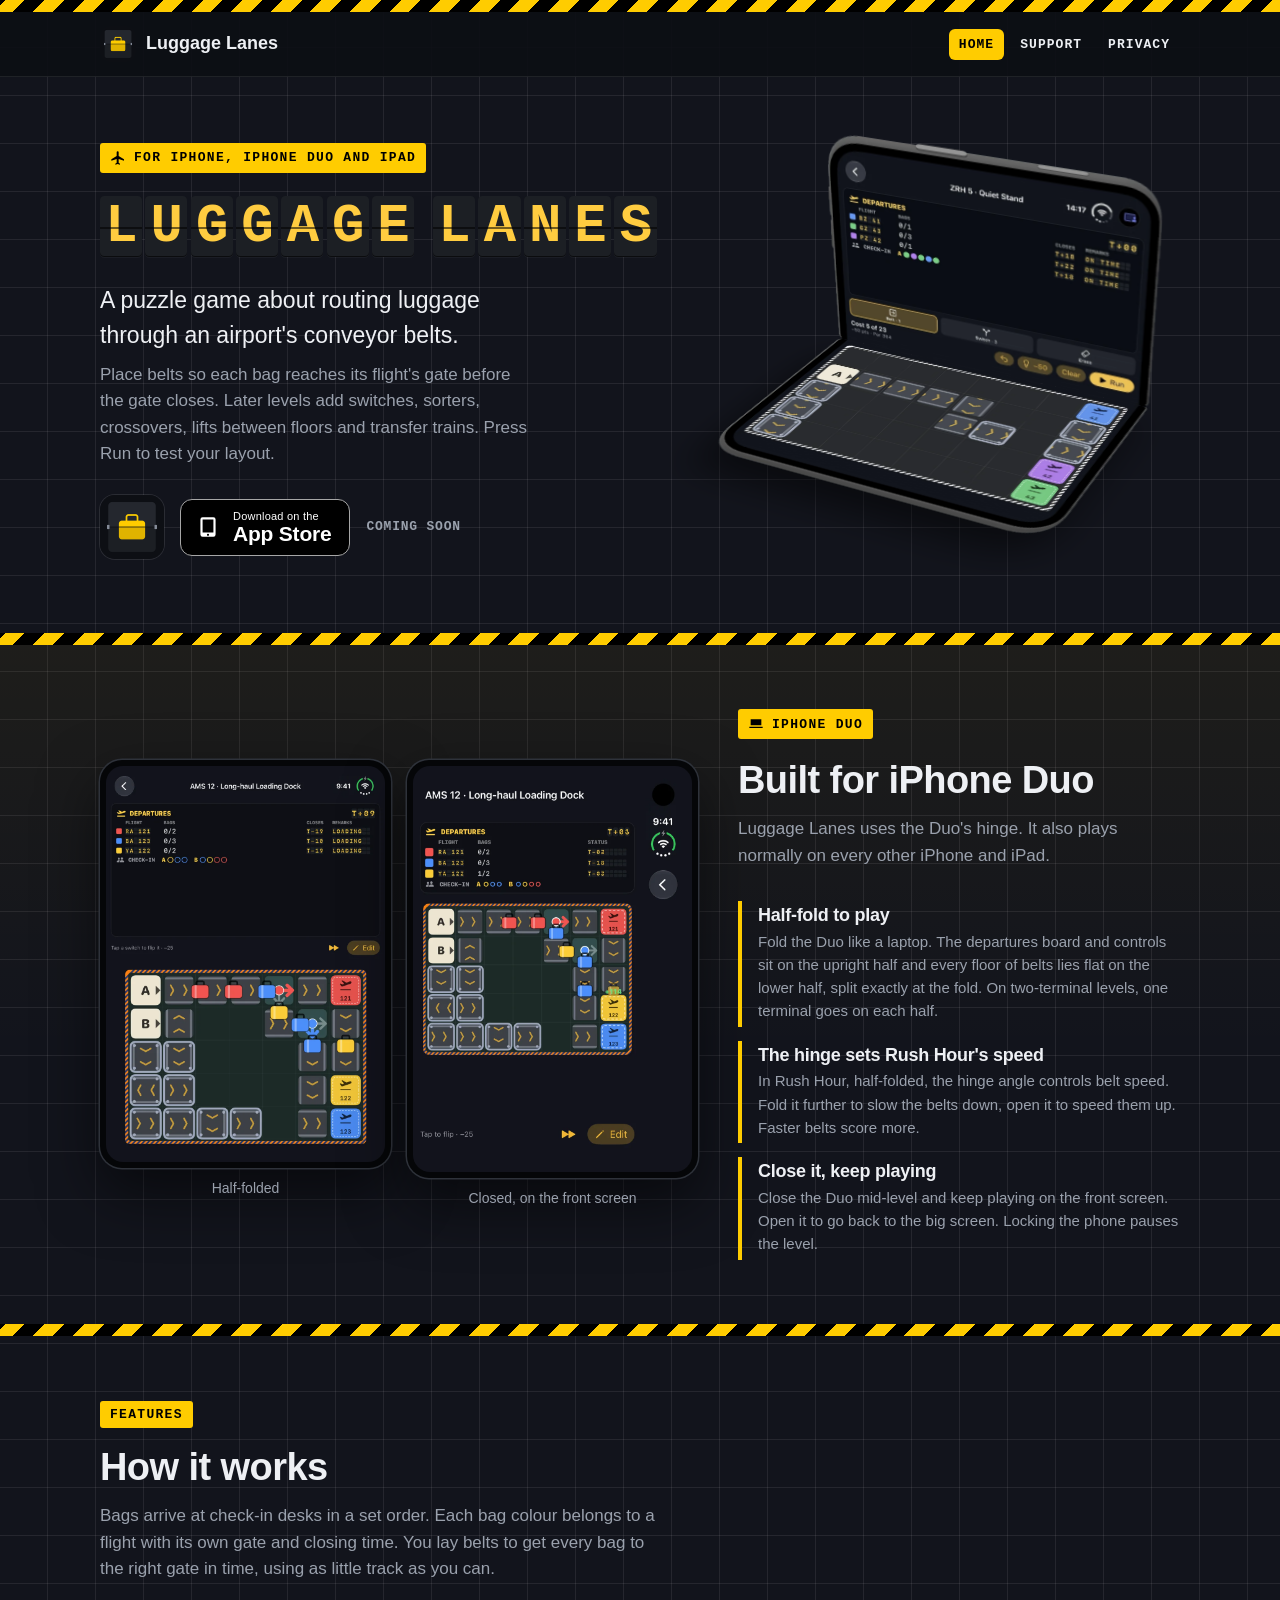
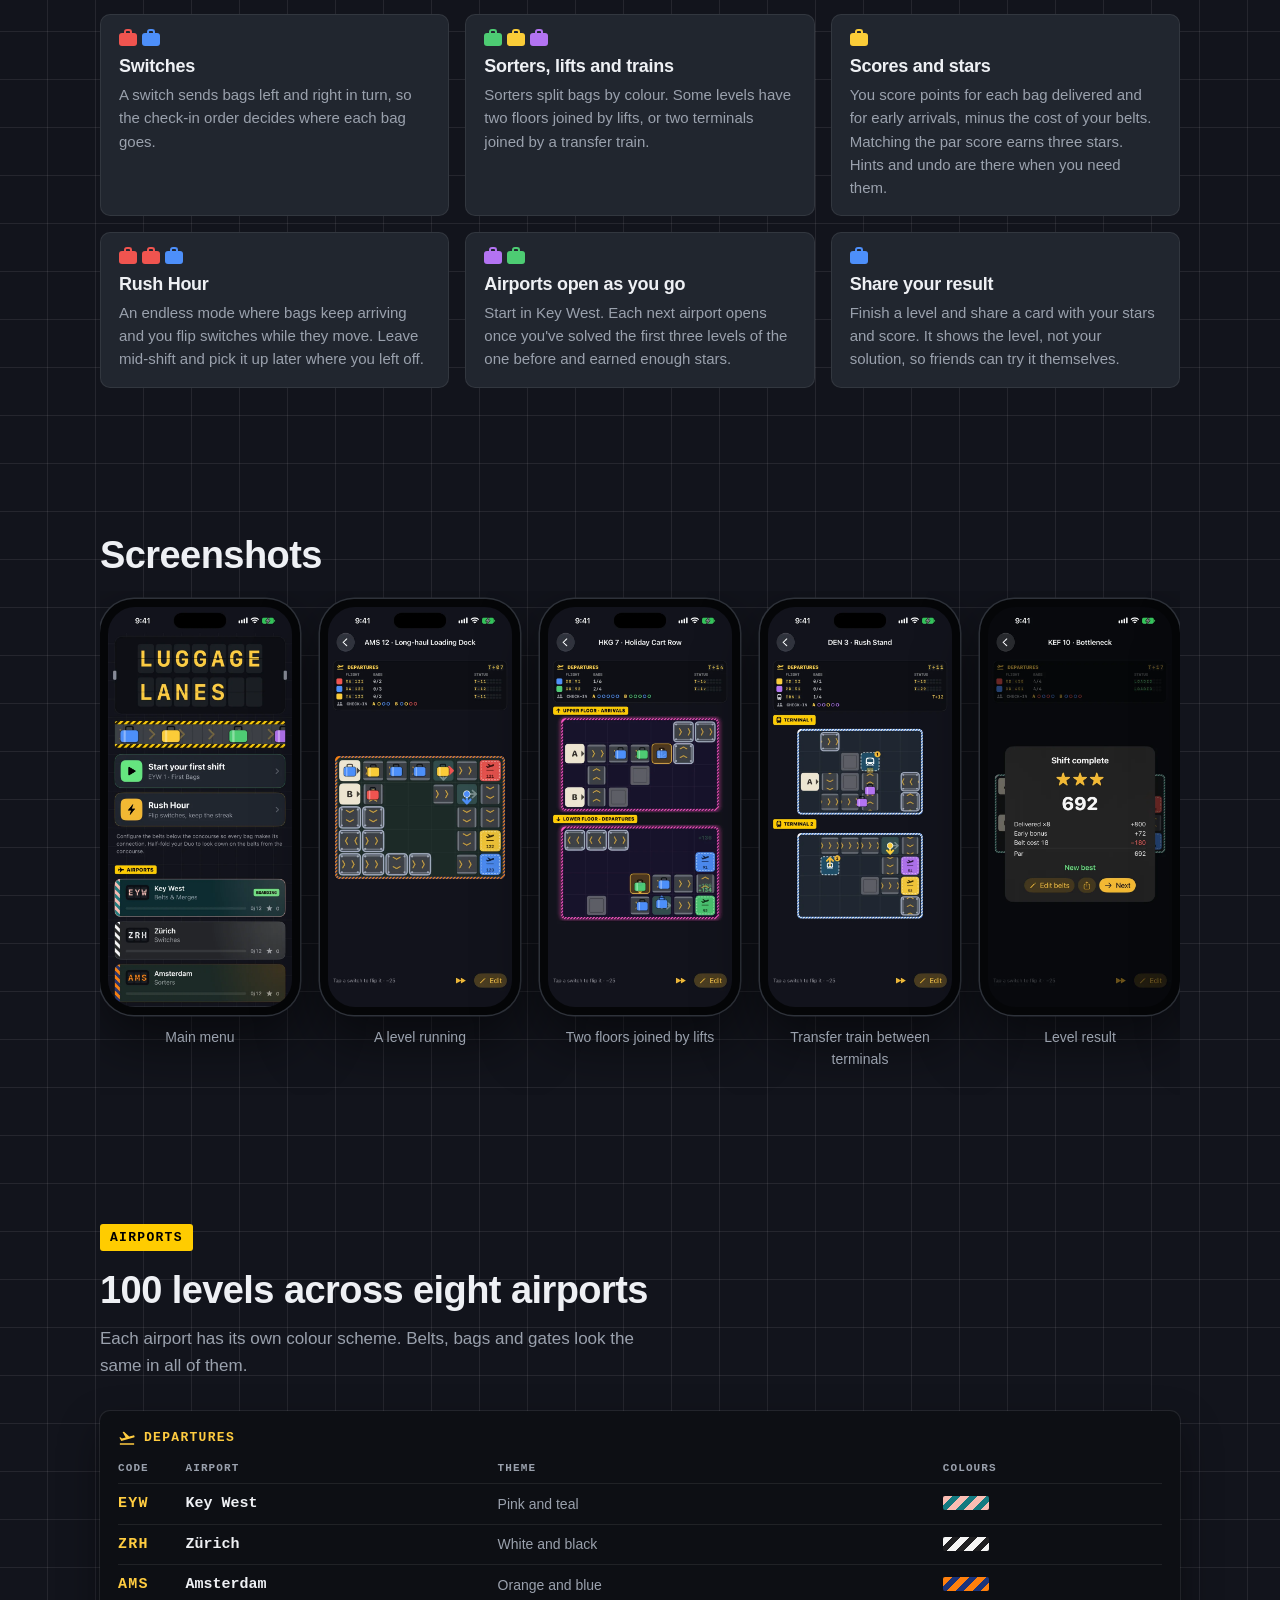
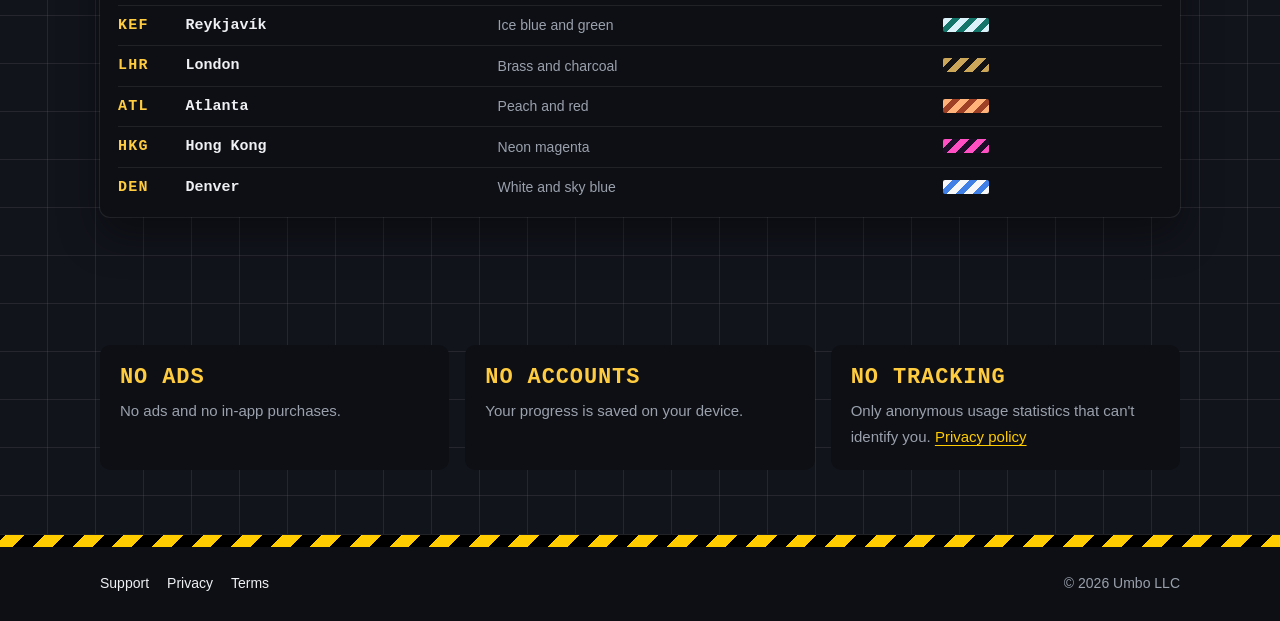
==== commit a58c8020: "Hero: Duo half-folded in 3D, turned 30 degrees Co-Authored-By: Claude Sonnet 5.5 <noreply@anthropic." ====
--- a/index.html
+++ b/index.html
@@ -46,8 +46,11 @@
           <span class="cta-note">Coming soon</span>
         </div>
       </div>
-      <div class="hero-duo">
-        <img src="assets/shots/duo-hero.webp" width="773" height="931" alt="iPhone Duo half-folded like a laptop, playing Zürich level 5: the departures board on the upright half and the belts on the lower half.">
+      <div class="hero-duo" role="img" aria-label="iPhone Duo half-folded like a laptop, playing Zürich level 5: the departures board on the upright half and the belts on the lower half.">
+        <div class="duo-scene">
+          <img class="duo-top" src="assets/shots/duo-top.webp" width="773" height="468" alt="">
+          <img class="duo-bottom" src="assets/shots/duo-bottom.webp" width="773" height="463" alt="">
+        </div>
       </div>
     </div>
   </section>
--- a/assets/style.css
+++ b/assets/style.css
@@ -86,13 +86,16 @@
 .hero .lede { font-size: clamp(19px, 2.4vw, 23px); color: var(--text); margin: 26px 0 8px; max-width: 34ch; }
 .hero .sub { color: var(--muted); margin: 0 0 28px; max-width: 46ch; }
 .hero-phone { justify-self: center; width: min(320px, 100%); }
-.hero-duo { justify-self: center; width: min(430px, 100%); perspective: 1500px; }
-.hero-duo img {
-  width: 100%; height: auto;
-  transform: rotateY(-30deg) rotateX(3deg) rotateZ(0.5deg);
-  transform-origin: 50% 50%;
-  filter: drop-shadow(40px 36px 34px rgba(0, 0, 0, 0.55));
-}
+.hero-duo { justify-self: center; width: min(400px, 92%); margin-left: 6%; perspective: 1700px; perspective-origin: 50% 35%; padding: 4% 0 46%; }
+.duo-scene {
+  --w: 100%;
+  position: relative; width: 100%; aspect-ratio: 773 / 468;
+  transform-style: preserve-3d;
+  transform: rotateX(var(--tilt, -20deg)) rotateY(var(--turn, -30deg));
+}
+.duo-scene img { position: absolute; left: 0; width: 100%; height: auto; display: block; backface-visibility: hidden; }
+.duo-top { top: 0; transform-origin: 50% 100%; }
+.duo-bottom { top: 100%; transform-origin: 50% 0; transform: rotateX(var(--fold, 80deg)); filter: drop-shadow(0 30px 24px rgba(0, 0, 0, 0.5)); }
 
 .badge {
   display: inline-flex; align-items: center; gap: 12px; padding: 10px 18px 10px 14px;
@@ -187,7 +190,7 @@
 @media (max-width: 860px) {
   .hero-grid { grid-template-columns: 1fr; }
   .hero-phone { width: min(240px, 70%); }
-  .hero-duo { width: min(340px, 88%); }
+  .hero-duo { width: min(300px, 74%); margin-left: 22%; }
   .features, .promise { grid-template-columns: 1fr; }
   .board td.idea-col { display: none; }
 }
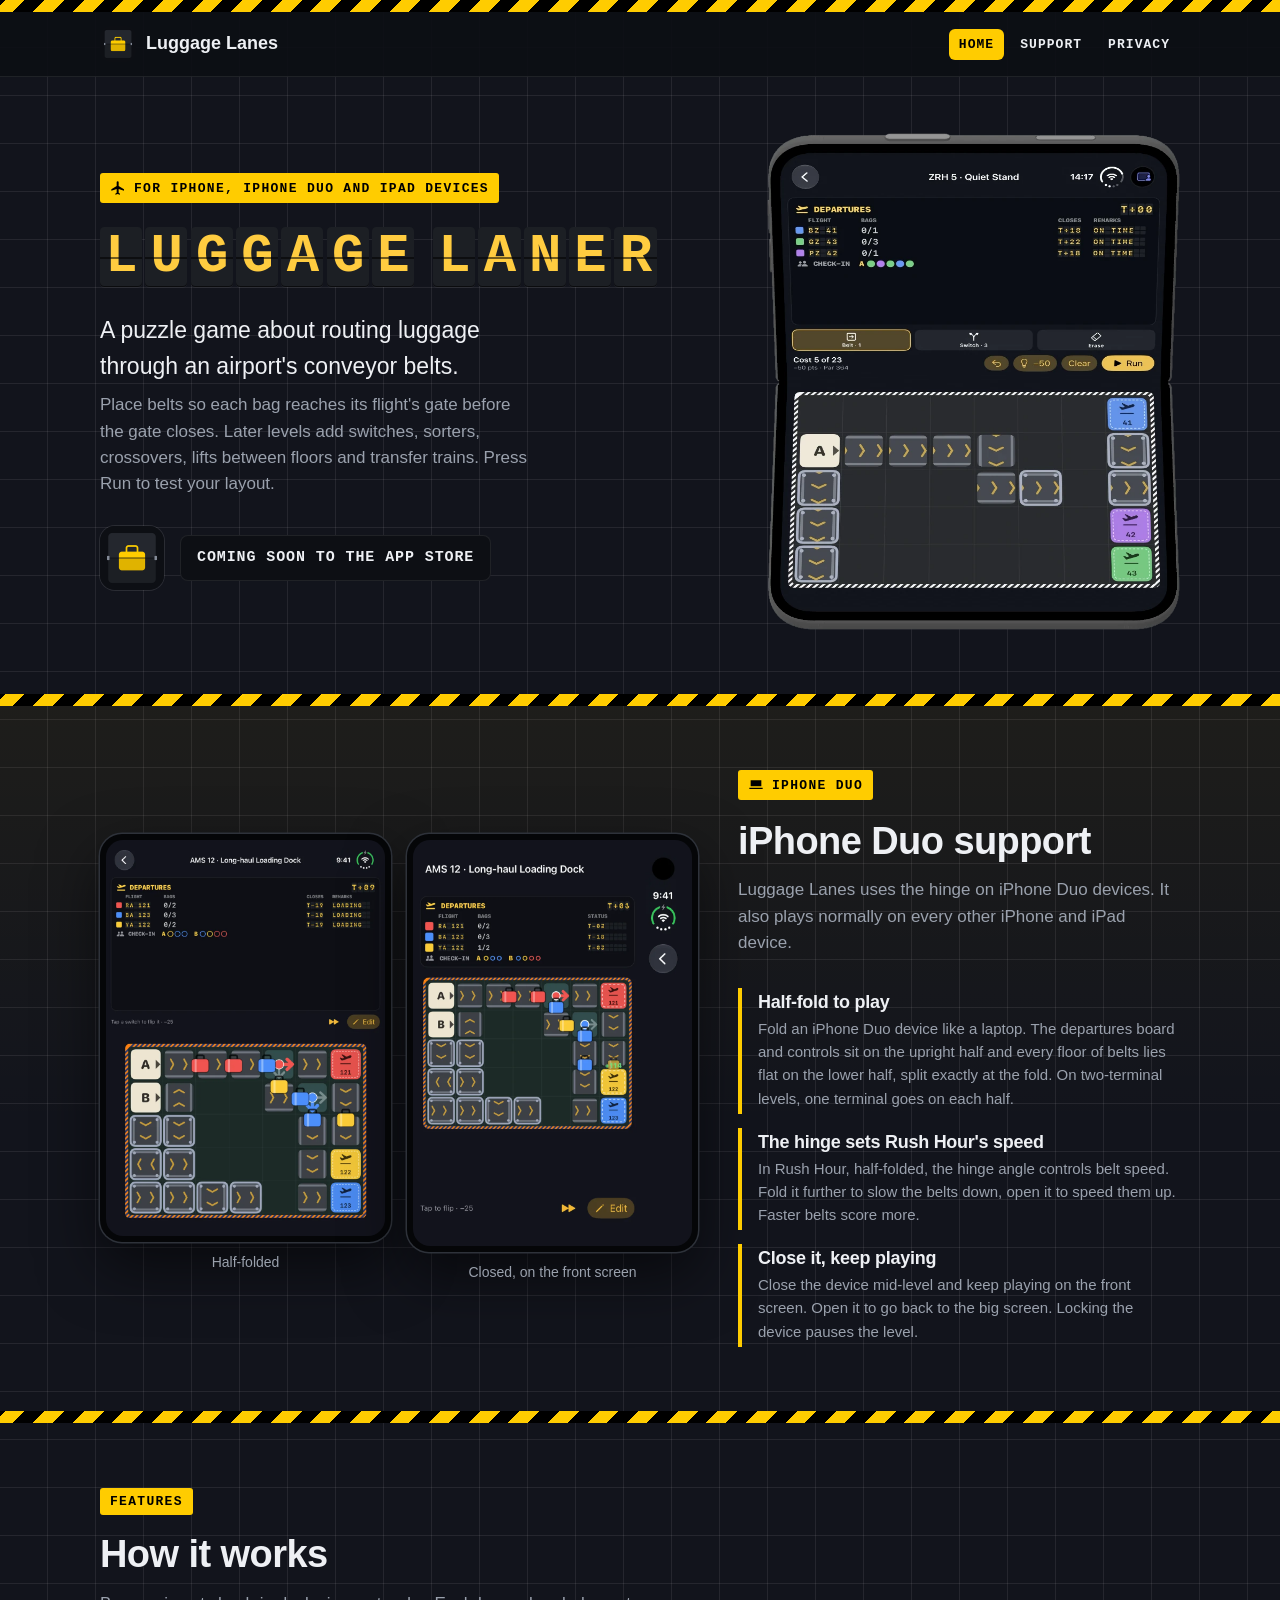
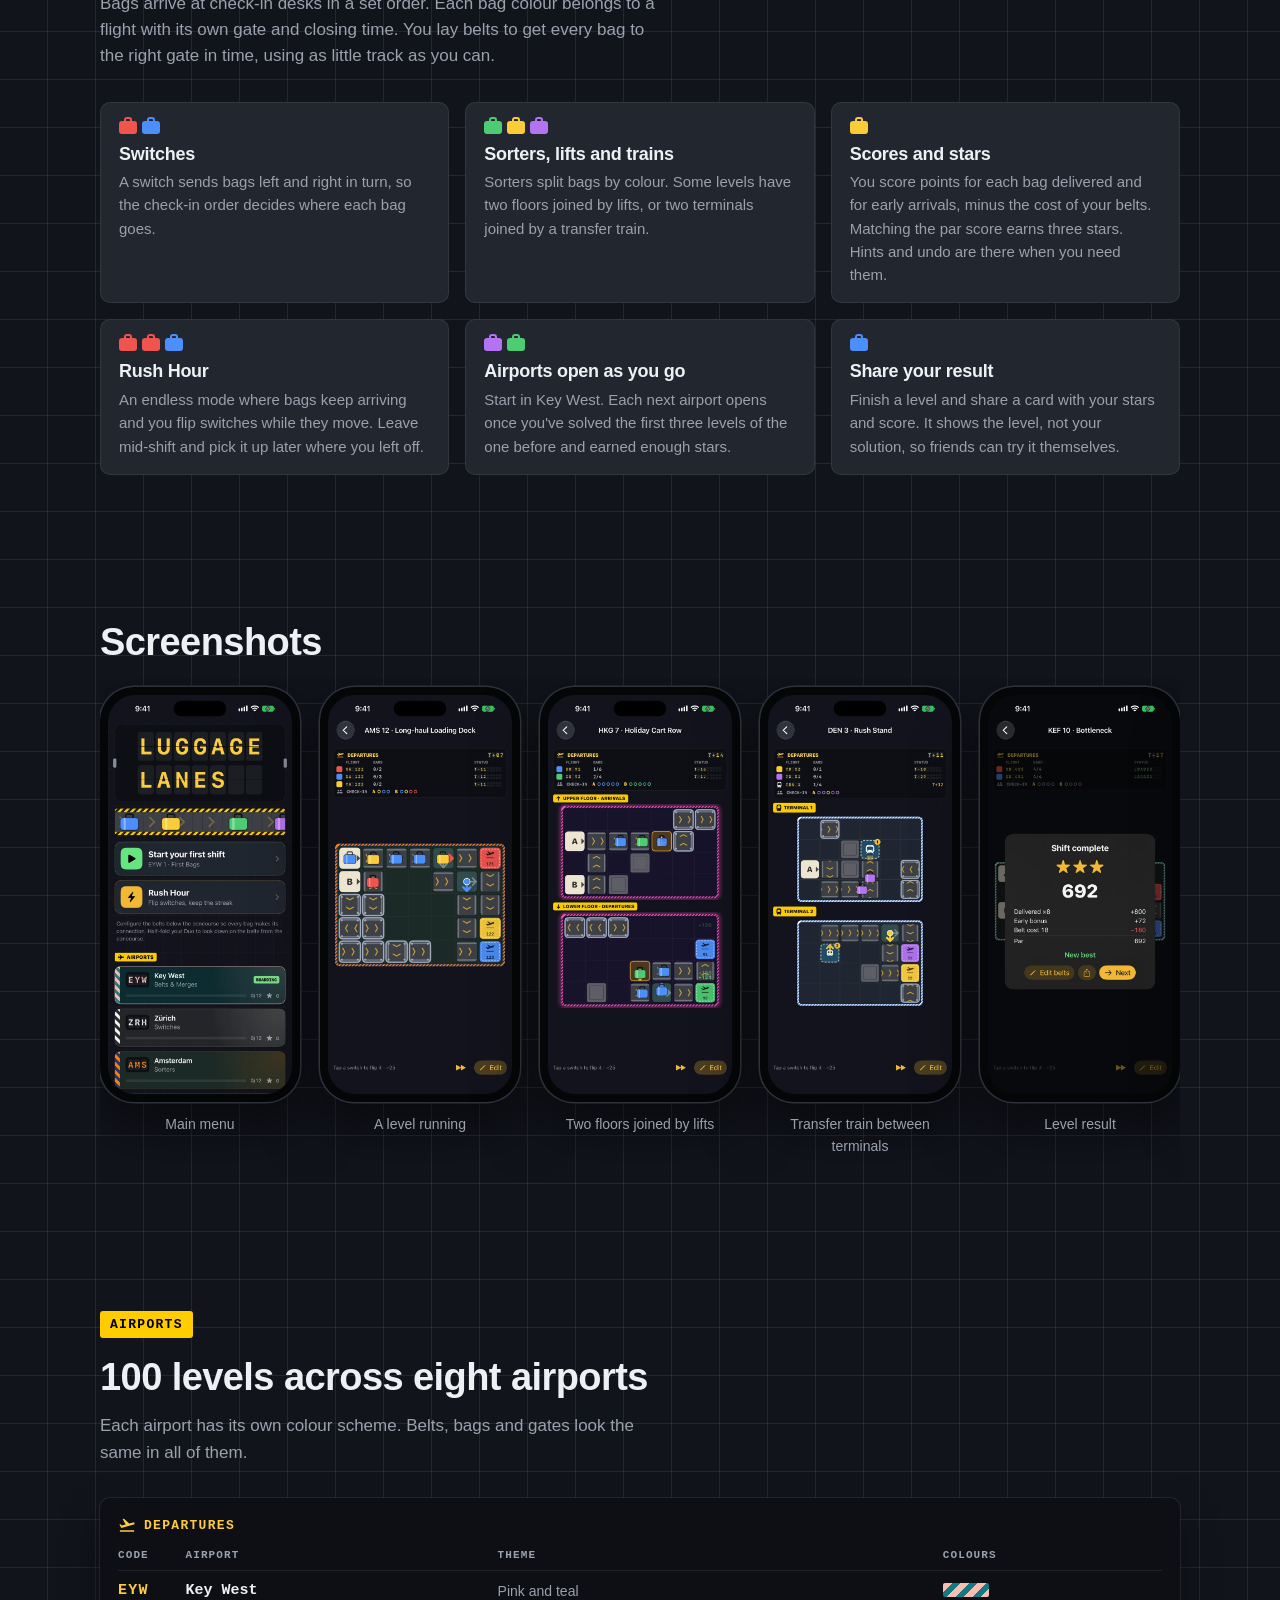
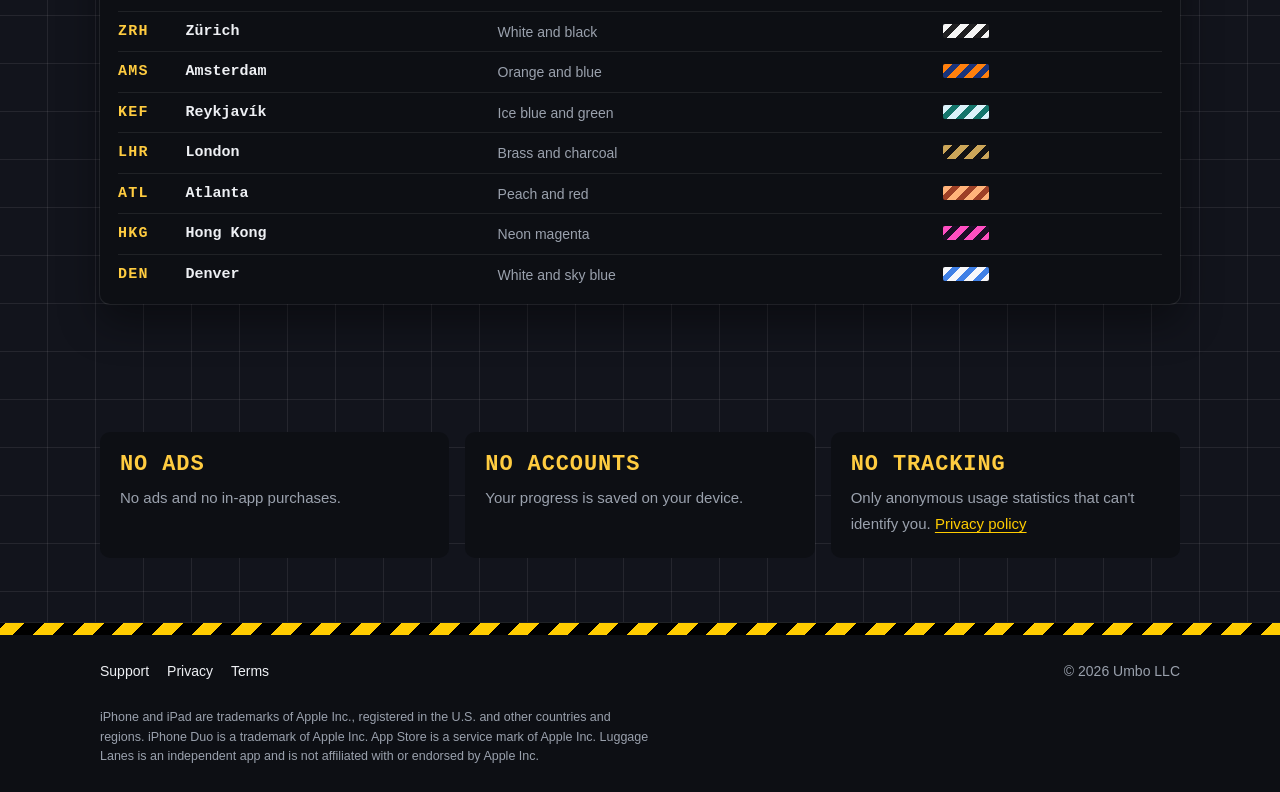
==== commit 1d856f6e: "Follow Apple's marketing guidelines: no 3D device, no fake badge, trademark credits, generic nouns a" ====
--- a/index.html
+++ b/index.html
@@ -31,7 +31,7 @@
   <section class="hero">
     <div class="wrap hero-grid">
       <div>
-        <span class="sign"><svg viewBox="0 0 24 24" fill="currentColor" aria-hidden="true"><path d="M21 16v-2l-8-5V3.5a1.5 1.5 0 0 0-3 0V9l-8 5v2l8-2.5V19l-2 1.5V22l3.5-1 3.5 1v-1.5L13 19v-5.5z"/></svg>For iPhone, iPhone Duo and iPad</span>
+        <span class="sign"><svg viewBox="0 0 24 24" fill="currentColor" aria-hidden="true"><path d="M21 16v-2l-8-5V3.5a1.5 1.5 0 0 0-3 0V9l-8 5v2l8-2.5V19l-2 1.5V22l3.5-1 3.5 1v-1.5L13 19v-5.5z"/></svg>For iPhone, iPhone Duo and iPad devices</span>
         <h1 aria-label="Luggage Lanes">
           <span class="flaps" data-flap="LUGGAGE LANES" aria-hidden="true"></span>
         </h1>
@@ -39,18 +39,11 @@
         <p class="sub">Place belts so each bag reaches its flight's gate before the gate closes. Later levels add switches, sorters, crossovers, lifts between floors and transfer trains. Press Run to test your layout.</p>
         <div class="cta-row">
           <img class="app-icon" src="assets/icon.png" width="64" height="64" alt="Luggage Lanes app icon">
-          <a class="badge" href="#" aria-label="Download on the App Store (coming soon)">
-            <svg viewBox="0 0 24 24" fill="currentColor" aria-hidden="true"><path d="M7 3h10a2 2 0 0 1 2 2v14a2 2 0 0 1-2 2H7a2 2 0 0 1-2-2V5a2 2 0 0 1 2-2zm0 2v12h10V5H7zm5 13.2a1 1 0 1 0 0 2 1 1 0 0 0 0-2z"/></svg>
-            <span><small>Download on the</small><strong>App Store</strong></span>
-          </a>
-          <span class="cta-note">Coming soon</span>
+          <span class="coming">Coming soon to the App Store</span>
         </div>
       </div>
-      <div class="hero-duo" role="img" aria-label="iPhone Duo half-folded like a laptop, playing Zürich level 5: the departures board on the upright half and the belts on the lower half.">
-        <div class="duo-scene">
-          <img class="duo-top" src="assets/shots/duo-top.webp" width="773" height="468" alt="">
-          <img class="duo-bottom" src="assets/shots/duo-bottom.webp" width="773" height="463" alt="">
-        </div>
+      <div class="hero-duo">
+        <img src="assets/shots/duo-hero.webp" width="773" height="931" alt="An iPhone Duo device half-folded like a laptop, playing Zürich level 5: the departures board on the upright half and the belts on the lower half.">
       </div>
     </div>
   </section>
@@ -60,17 +53,17 @@
   <section class="duo">
     <div class="wrap duo-grid">
       <div class="duo-shots">
-        <figure><div class="phone duo-phone"><img src="assets/shots/duo-half.webp" width="900" height="1279" alt="iPhone Duo half-folded, playing Amsterdam level 12: the departures board fills the upright half and the belts the flat half."></div><figcaption>Half-folded</figcaption></figure>
-        <figure><div class="phone duo-phone"><img src="assets/shots/duo-front.webp" width="900" height="1309" loading="lazy" alt="The same level on the Duo's front screen with the phone closed."></div><figcaption>Closed, on the front screen</figcaption></figure>
+        <figure><div class="phone duo-phone"><img src="assets/shots/duo-half.webp" width="900" height="1279" alt="An iPhone Duo device half-folded, playing Amsterdam level 12: the departures board fills the upright half and the belts the flat half."></div><figcaption>Half-folded</figcaption></figure>
+        <figure><div class="phone duo-phone"><img src="assets/shots/duo-front.webp" width="900" height="1309" loading="lazy" alt="The same level on the front screen of the closed device."></div><figcaption>Closed, on the front screen</figcaption></figure>
       </div>
       <div>
         <span class="sign"><svg viewBox="0 0 24 24" fill="currentColor" aria-hidden="true"><path d="M4 5h16v9H4zm-2 11h20v2H2z"/></svg>iPhone Duo</span>
-        <h2>Built for iPhone Duo</h2>
-        <p class="section-intro">Luggage Lanes uses the Duo's hinge. It also plays normally on every other iPhone and iPad.</p>
+        <h2>iPhone Duo support</h2>
+        <p class="section-intro">Luggage Lanes uses the hinge on iPhone Duo devices. It also plays normally on every other iPhone and iPad device.</p>
         <ul class="duo-list">
           <li>
             <h3>Half-fold to play</h3>
-            <p>Fold the Duo like a laptop. The departures board and controls sit on the upright half and every floor of belts lies flat on the lower half, split exactly at the fold. On two-terminal levels, one terminal goes on each half.</p>
+            <p>Fold an iPhone Duo device like a laptop. The departures board and controls sit on the upright half and every floor of belts lies flat on the lower half, split exactly at the fold. On two-terminal levels, one terminal goes on each half.</p>
           </li>
           <li>
             <h3>The hinge sets Rush Hour's speed</h3>
@@ -78,7 +71,7 @@
           </li>
           <li>
             <h3>Close it, keep playing</h3>
-            <p>Close the Duo mid-level and keep playing on the front screen. Open it to go back to the big screen. Locking the phone pauses the level.</p>
+            <p>Close the device mid-level and keep playing on the front screen. Open it to go back to the big screen. Locking the device pauses the level.</p>
           </li>
         </ul>
       </div>
@@ -191,6 +184,9 @@
     </nav>
     <span class="copy">© 2026 Umbo LLC</span>
   </div>
+  <div class="wrap legal">
+    <p>iPhone and iPad are trademarks of Apple Inc., registered in the U.S. and other countries and regions. iPhone Duo is a trademark of Apple Inc. App Store is a service mark of Apple Inc. Luggage Lanes is an independent app and is not affiliated with or endorsed by Apple Inc.</p>
+  </div>
 </footer>
 <script src="assets/flaps.js" defer></script>
 </body>
--- a/assets/style.css
+++ b/assets/style.css
@@ -86,25 +86,9 @@
 .hero .lede { font-size: clamp(19px, 2.4vw, 23px); color: var(--text); margin: 26px 0 8px; max-width: 34ch; }
 .hero .sub { color: var(--muted); margin: 0 0 28px; max-width: 46ch; }
 .hero-phone { justify-self: center; width: min(320px, 100%); }
-.hero-duo { justify-self: center; width: min(400px, 92%); margin-left: 6%; perspective: 1700px; perspective-origin: 50% 35%; padding: 4% 0 46%; }
-.duo-scene {
-  --w: 100%;
-  position: relative; width: 100%; aspect-ratio: 773 / 468;
-  transform-style: preserve-3d;
-  transform: rotateX(var(--tilt, -20deg)) rotateY(var(--turn, -30deg));
-}
-.duo-scene img { position: absolute; left: 0; width: 100%; height: auto; display: block; backface-visibility: hidden; }
-.duo-top { top: 0; transform-origin: 50% 100%; }
-.duo-bottom { top: 100%; transform-origin: 50% 0; transform: rotateX(var(--fold, 80deg)); filter: drop-shadow(0 30px 24px rgba(0, 0, 0, 0.5)); }
-
-.badge {
-  display: inline-flex; align-items: center; gap: 12px; padding: 10px 18px 10px 14px;
-  background: #000; color: #fff; border: 1.5px solid #a6a6a6; border-radius: 12px; text-decoration: none;
-}
-.badge:hover { color: #fff; border-color: #fff; }
-.badge svg { width: 26px; height: 26px; }
-.badge small { display: block; font-size: 11px; letter-spacing: 0.02em; line-height: 1.1; }
-.badge strong { display: block; font-size: 21px; line-height: 1.1; font-weight: 600; letter-spacing: -0.01em; }
+.hero-duo { justify-self: center; width: min(430px, 100%); }
+.hero-duo img { width: 100%; height: auto; display: block; }
+.coming { color: var(--text); font: 700 15px/1.3 var(--mono); letter-spacing: 0.06em; text-transform: uppercase; padding: 12px 16px; border: 1px solid var(--rule); border-radius: 8px; background: var(--board); }
 .cta-row { display: flex; align-items: center; gap: 16px; flex-wrap: wrap; }
 .cta-note { color: var(--muted); font: 600 13px/1.3 var(--mono); text-transform: uppercase; letter-spacing: 0.06em; }
 
@@ -190,7 +174,7 @@
 @media (max-width: 860px) {
   .hero-grid { grid-template-columns: 1fr; }
   .hero-phone { width: min(240px, 70%); }
-  .hero-duo { width: min(300px, 74%); margin-left: 22%; }
+  .hero-duo { width: min(320px, 86%); }
   .features, .promise { grid-template-columns: 1fr; }
   .board td.idea-col { display: none; }
 }
@@ -226,3 +210,6 @@
 }
 
 .app-icon { width: 64px; height: 64px; border-radius: 15px; box-shadow: 0 0 0 1px rgba(255, 255, 255, 0.1); }
+.legal { padding-block: 0 26px; }
+.legal p { margin: 0; color: var(--muted); font-size: 12.5px; max-width: 80ch; }
+footer .wrap.legal { display: block; padding-block: 0 26px; }
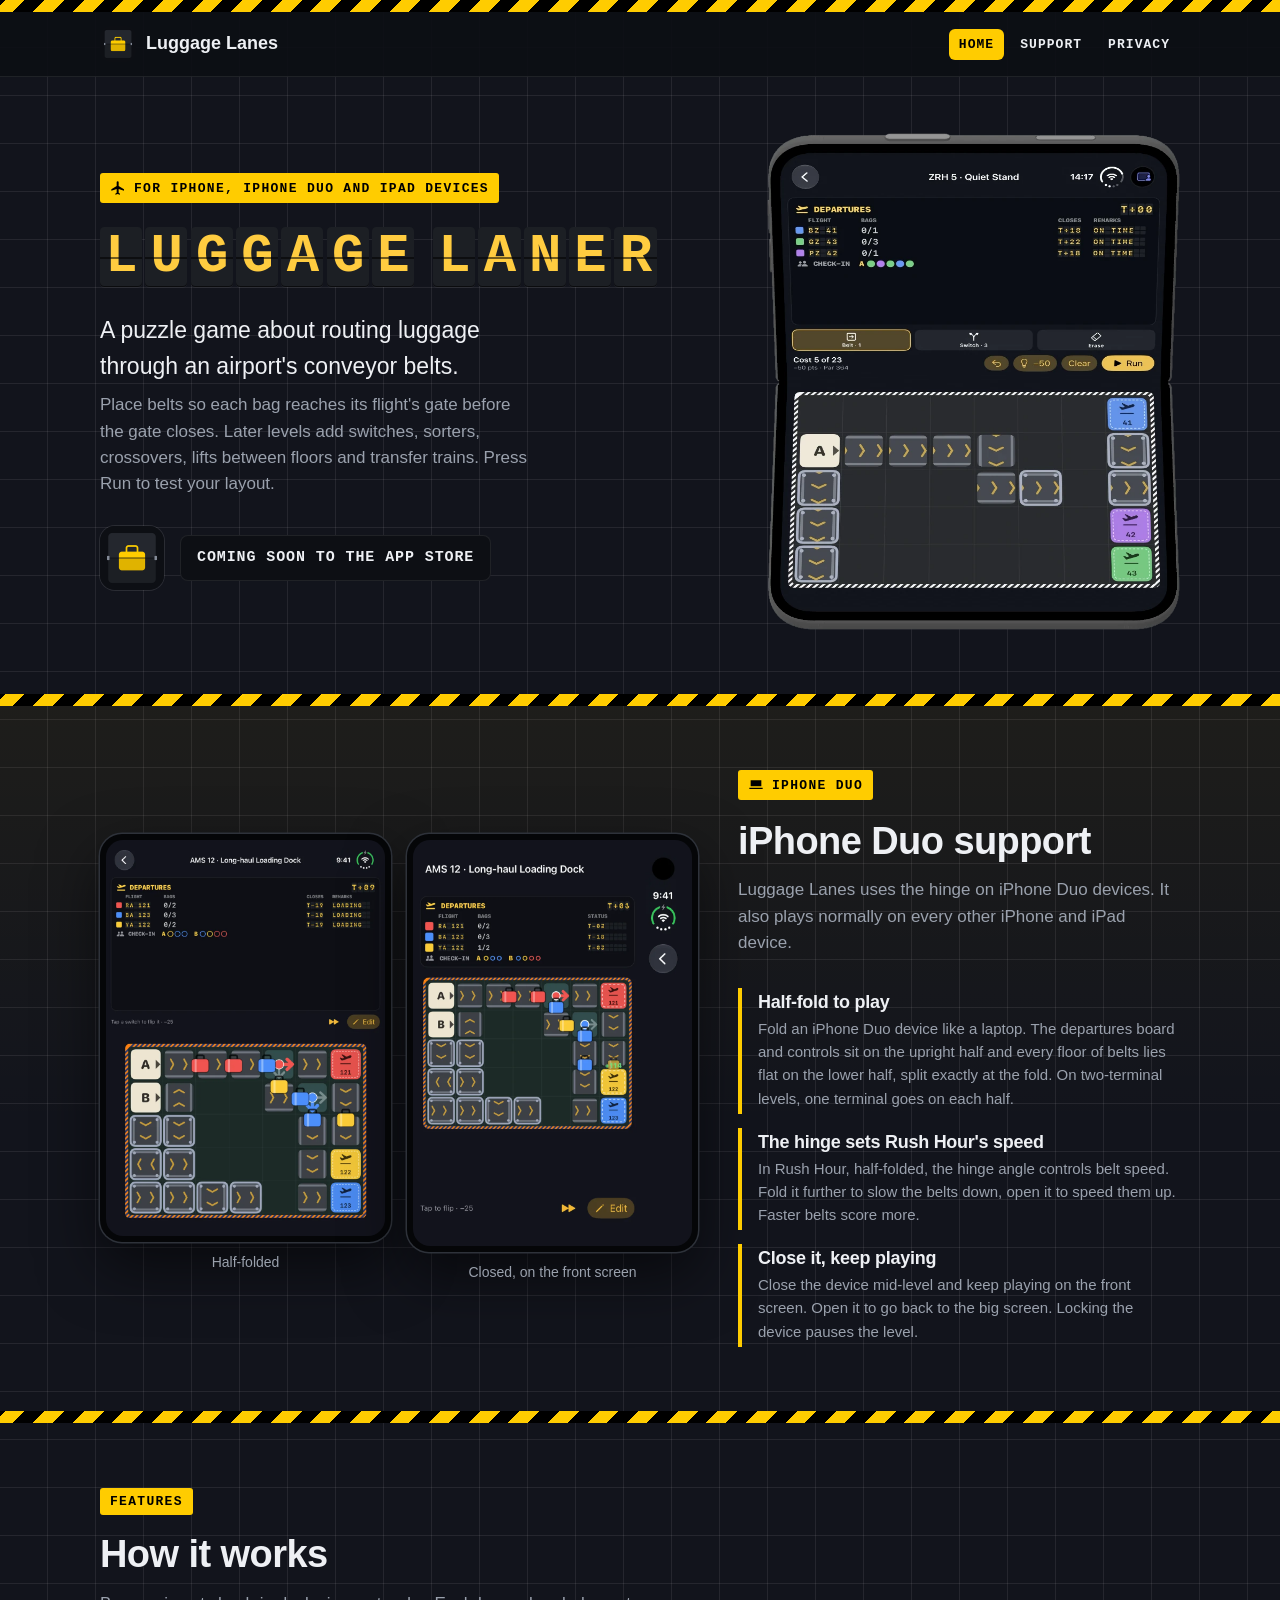
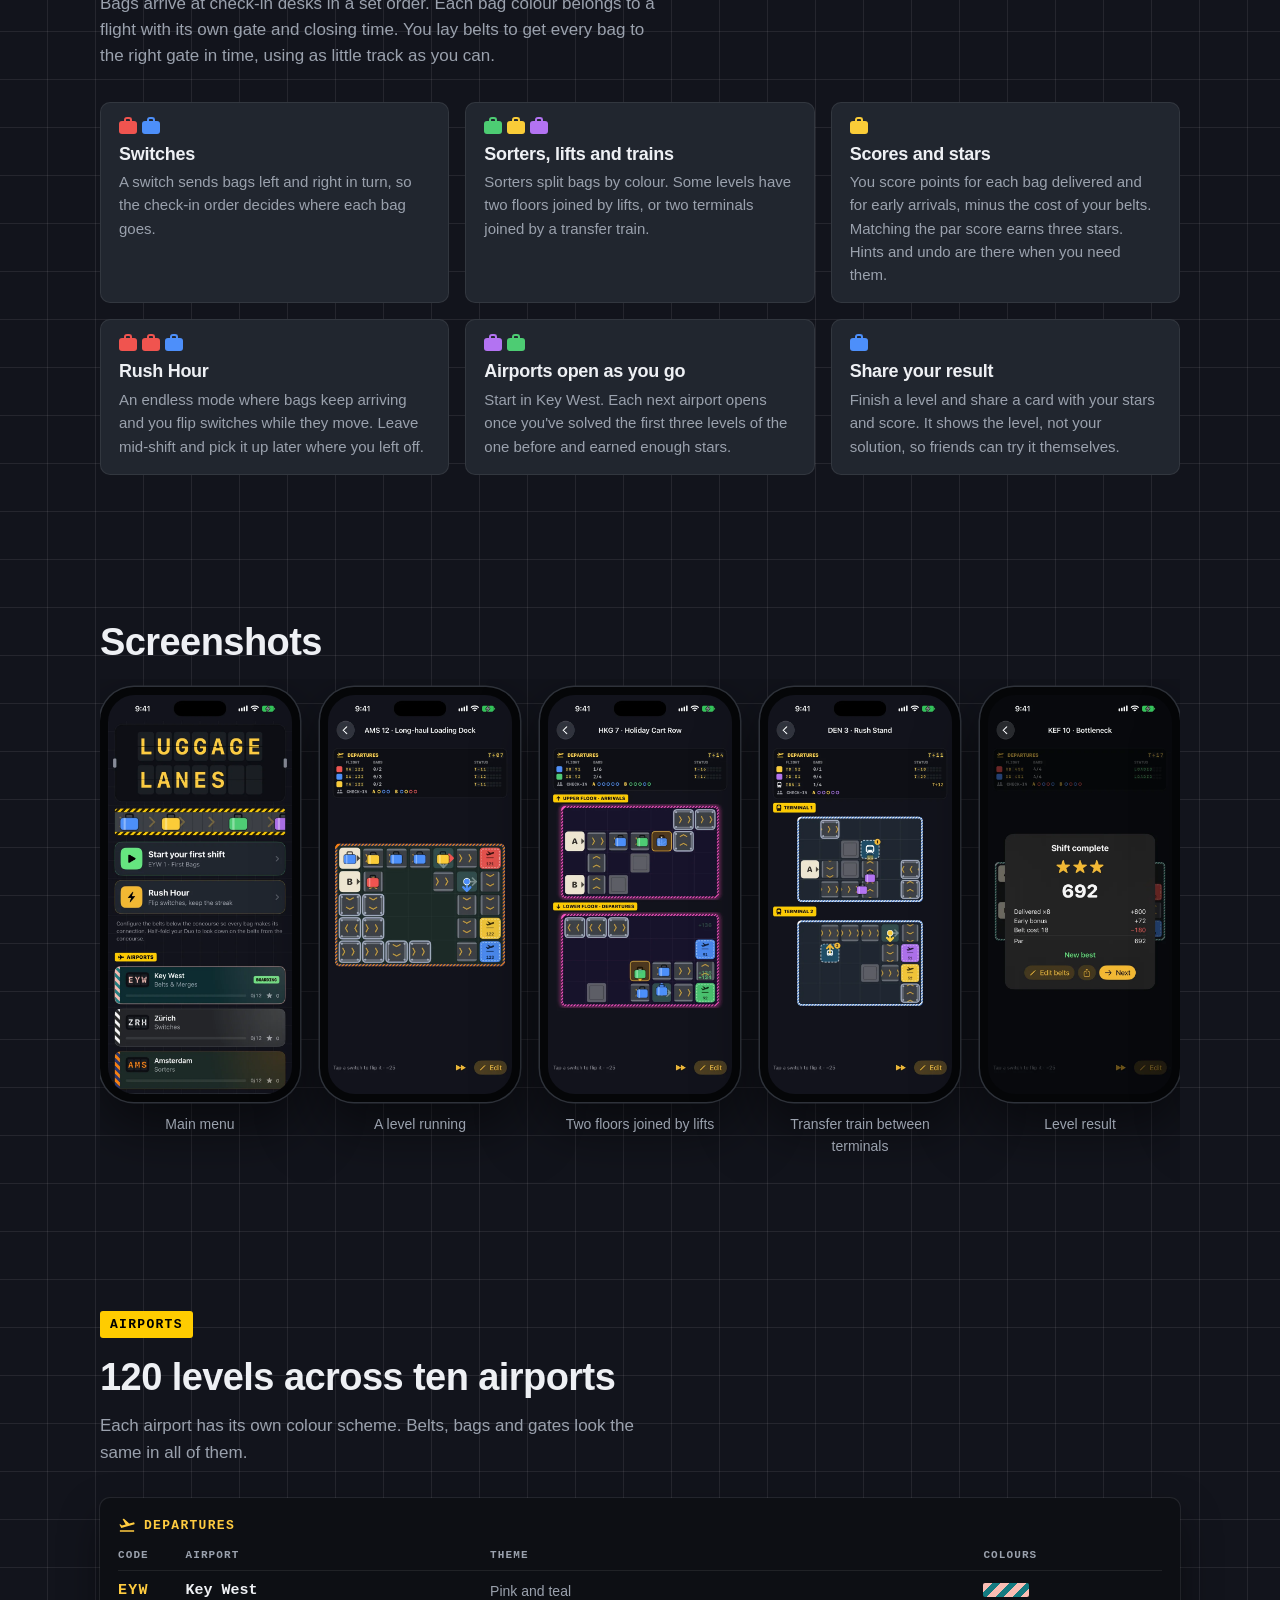
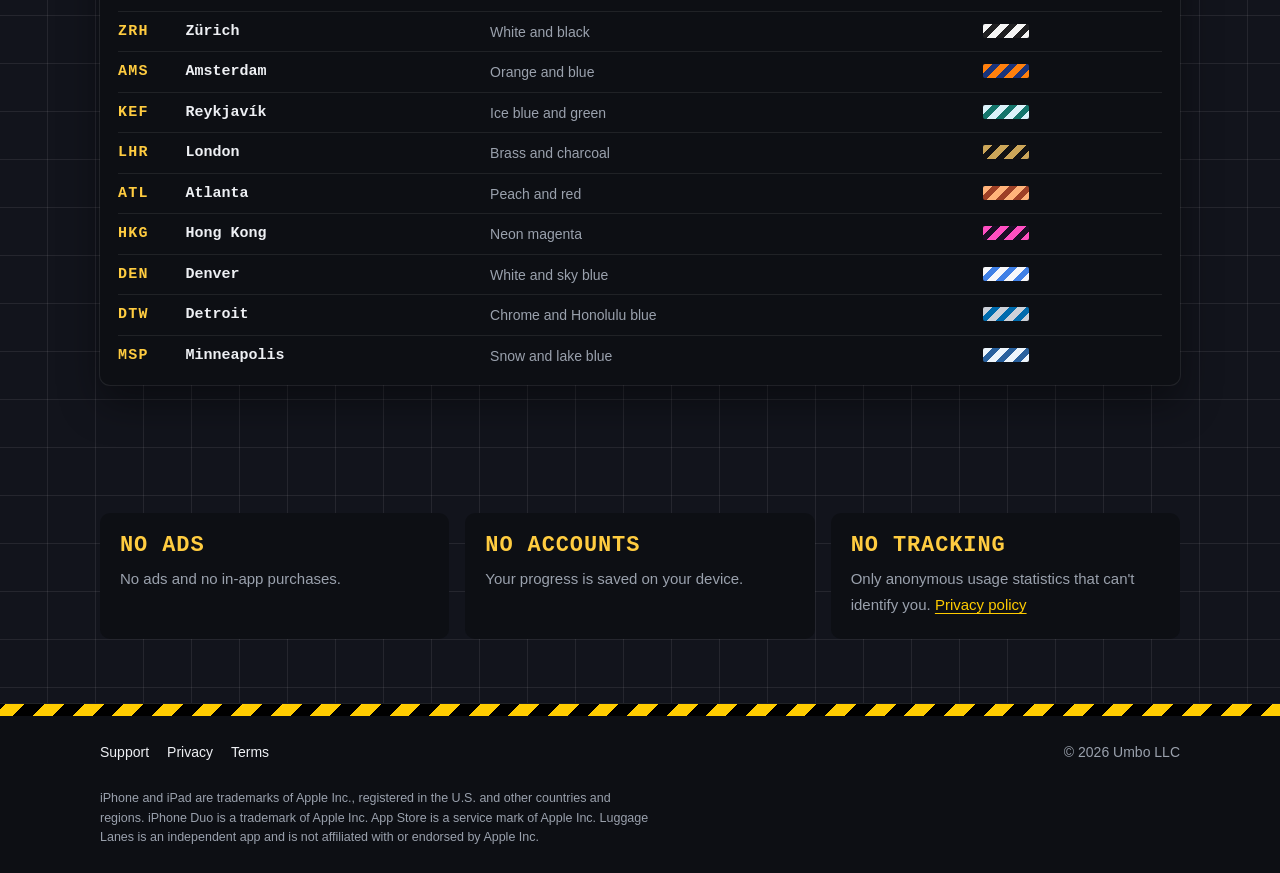
==== commit 1638aaf5: "120 levels across ten airports: add Detroit and Minneapolis Co-Authored-By: Claude Opus 5.5 <noreply" ====
--- a/index.html
+++ b/index.html
@@ -4,10 +4,10 @@
 <meta charset="utf-8">
 <meta name="viewport" content="width=device-width, initial-scale=1">
 <title>Luggage Lanes: a baggage-routing puzzle for iPhone and iPad</title>
-<meta name="description" content="A baggage-routing puzzle game for iPhone, iPhone Duo and iPad: lay conveyor belts to get each bag to its flight. 100 levels across eight airports, plus an endless Rush Hour mode.">
+<meta name="description" content="A baggage-routing puzzle game for iPhone, iPhone Duo and iPad: lay conveyor belts to get each bag to its flight. 120 levels across ten airports, plus an endless Rush Hour mode.">
 <meta name="theme-color" content="#0d0f14">
 <meta property="og:title" content="Luggage Lanes">
-<meta property="og:description" content="A baggage-routing puzzle game for iPhone, iPhone Duo and iPad. 100 levels across eight airports.">
+<meta property="og:description" content="A baggage-routing puzzle game for iPhone, iPhone Duo and iPad. 120 levels across ten airports.">
 <meta property="og:type" content="website">
 <meta property="og:image" content="assets/icon.png">
 <link rel="icon" type="image/png" href="favicon.png">
@@ -139,7 +139,7 @@
   <section>
     <div class="wrap">
       <span class="sign">Airports</span>
-      <h2>100 levels across eight airports</h2>
+      <h2>120 levels across ten airports</h2>
       <p class="section-intro">Each airport has its own colour scheme. Belts, bags and gates look the same in all of them.</p>
       <div class="board">
         <div class="board-head">
@@ -157,6 +157,8 @@
             <tr><td class="code">ATL</td><td>Atlanta</td><td class="idea idea-col">Peach and red</td><td><span class="edge" style="--e:#ffb37a;--s:#9e4026"></span></td></tr>
             <tr><td class="code">HKG</td><td>Hong Kong</td><td class="idea idea-col">Neon magenta</td><td><span class="edge" style="--e:#ff4fc2;--s:#1a0f26"></span></td></tr>
             <tr><td class="code">DEN</td><td>Denver</td><td class="idea idea-col">White and sky blue</td><td><span class="edge" style="--e:#f7f7fa;--s:#4080e6"></span></td></tr>
+            <tr><td class="code">DTW</td><td>Detroit</td><td class="idea idea-col">Chrome and Honolulu blue</td><td><span class="edge" style="--e:#ccd1d9;--s:#006bad"></span></td></tr>
+            <tr><td class="code">MSP</td><td>Minneapolis</td><td class="idea idea-col">Snow and lake blue</td><td><span class="edge" style="--e:#edf5fc;--s:#29619e"></span></td></tr>
           </tbody>
         </table>
       </div>
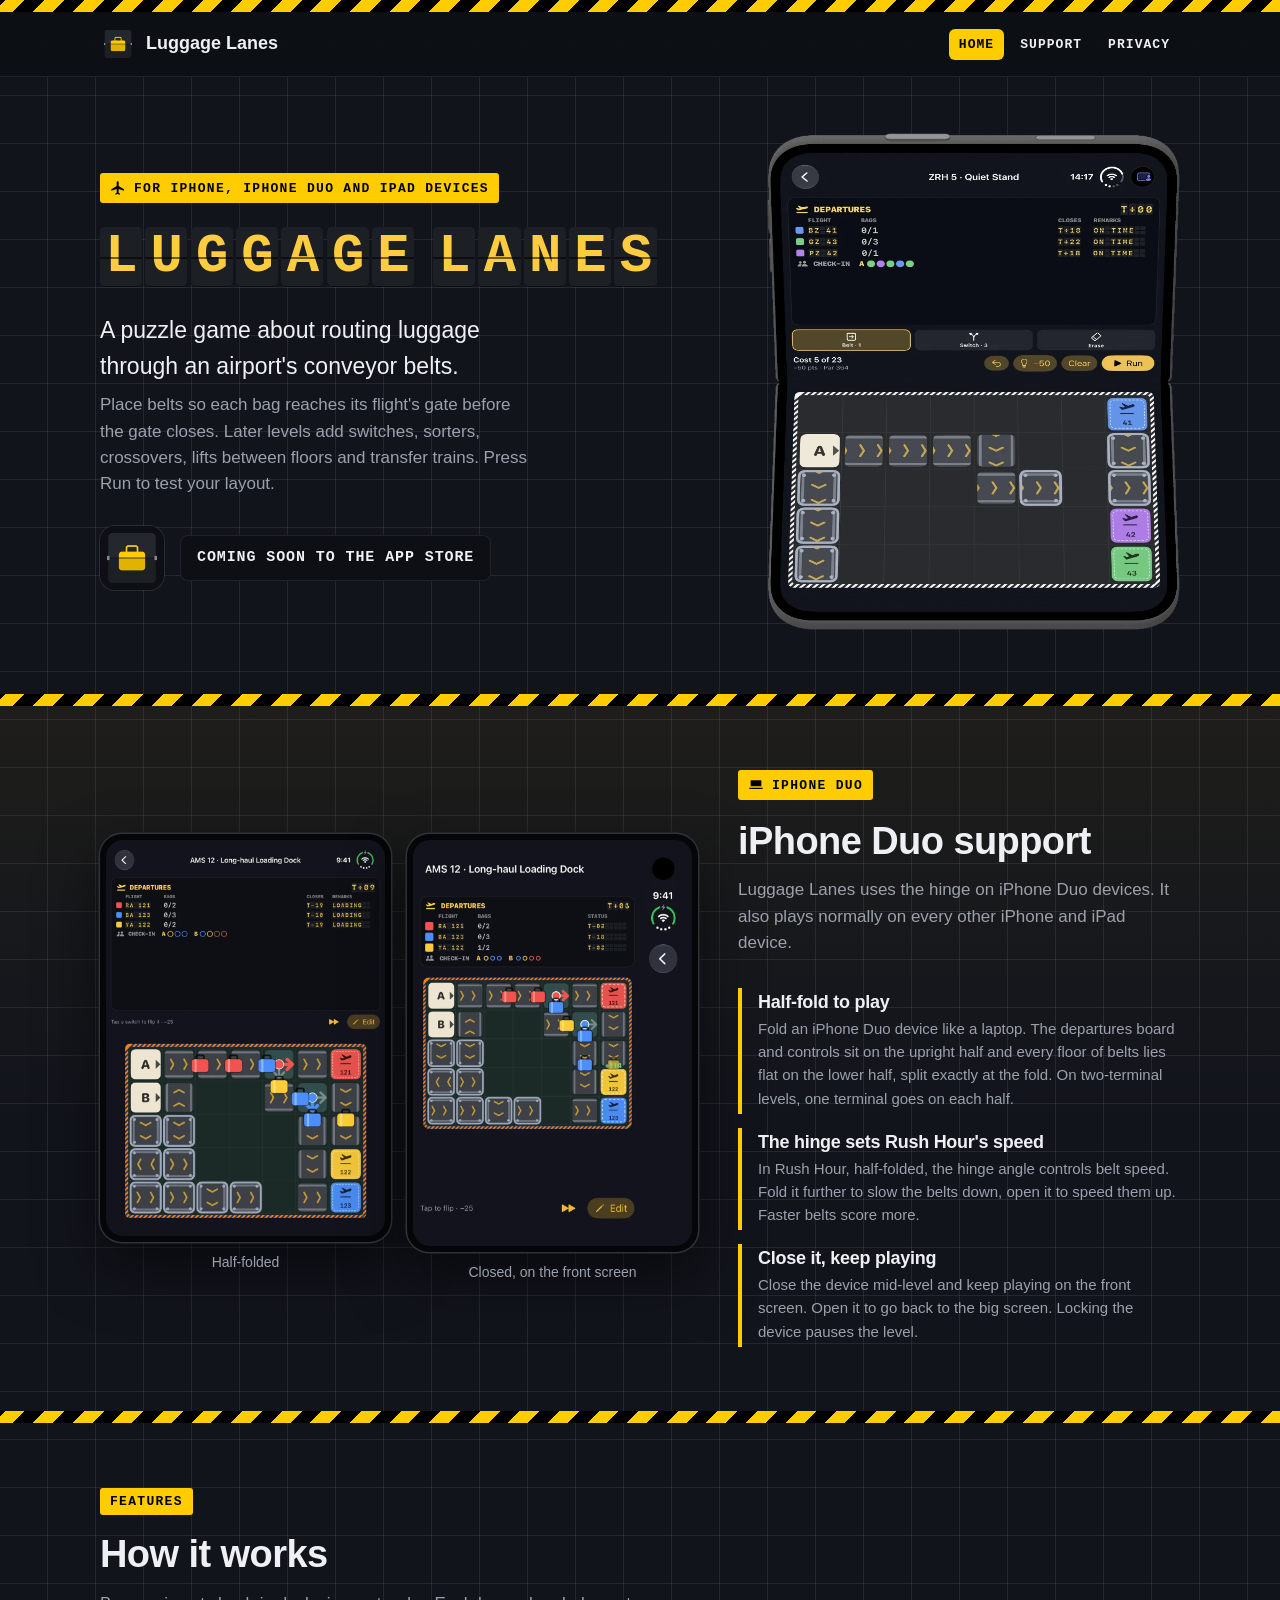
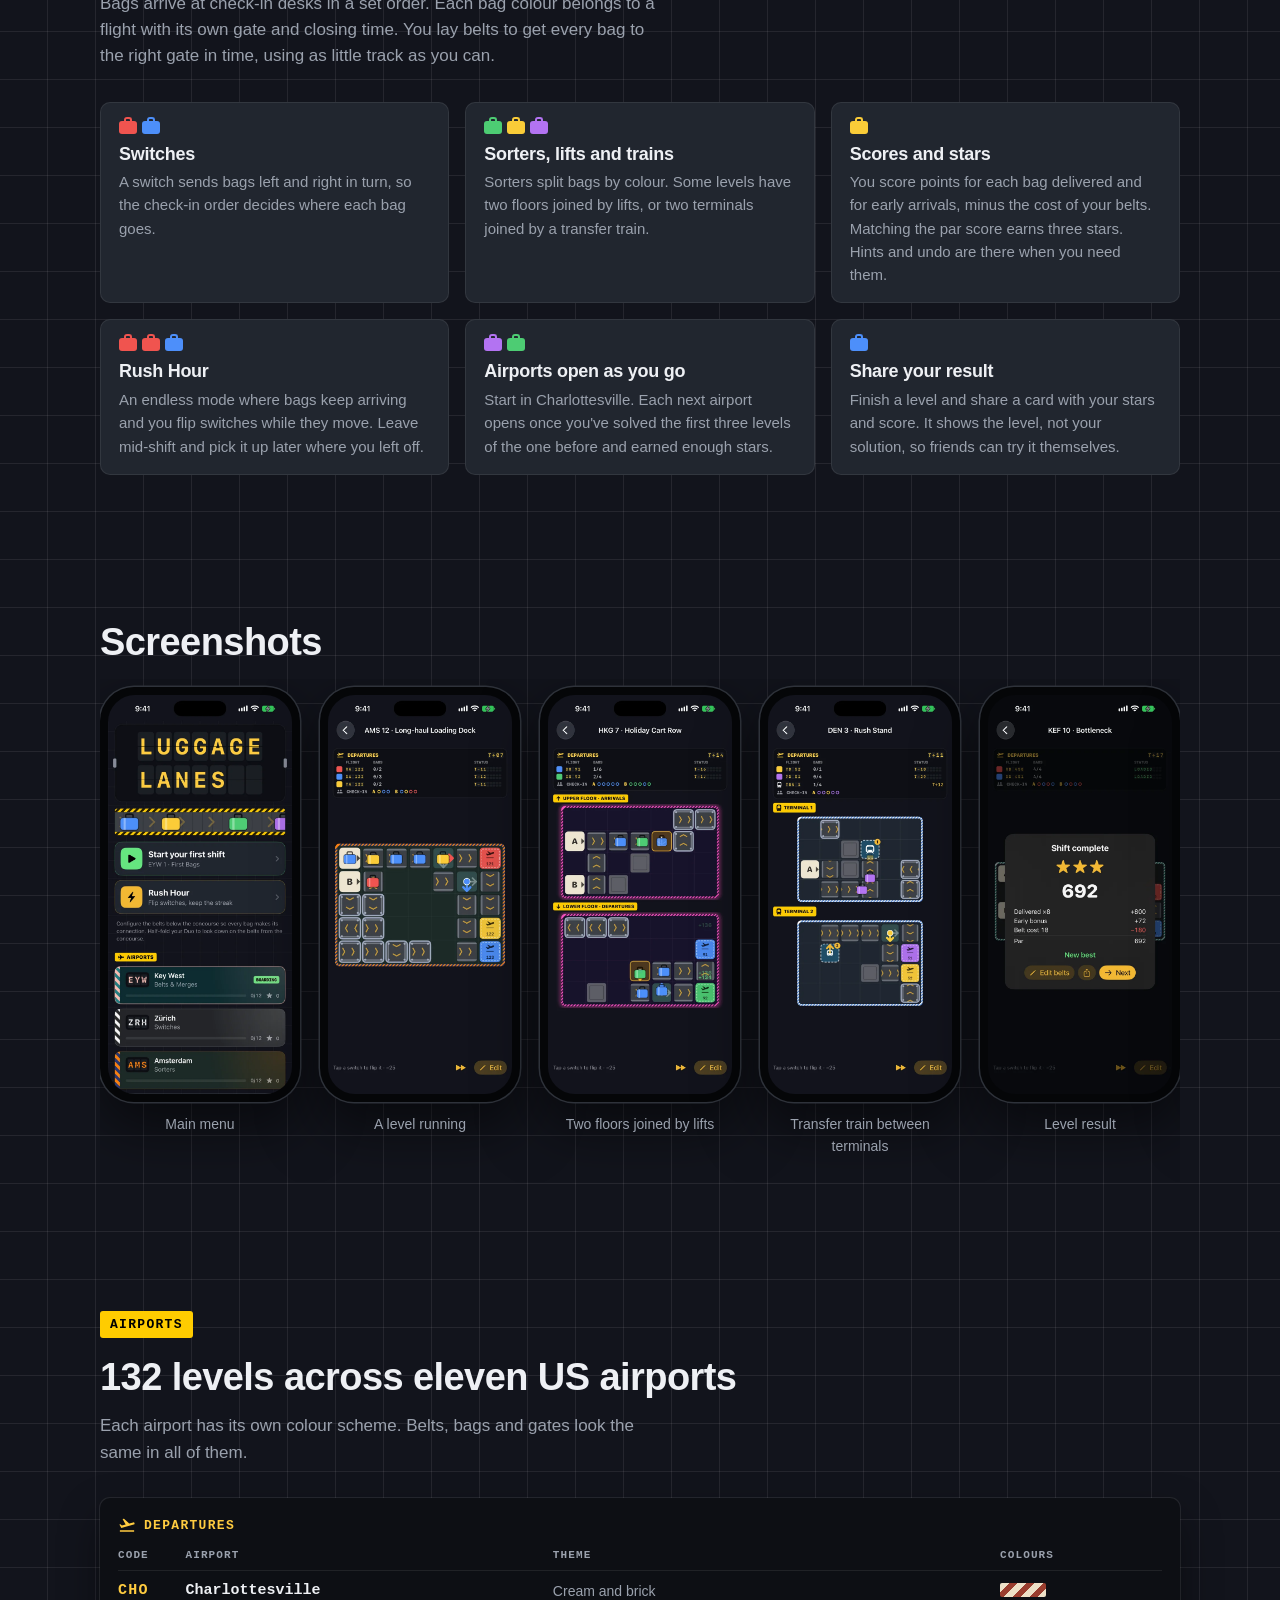
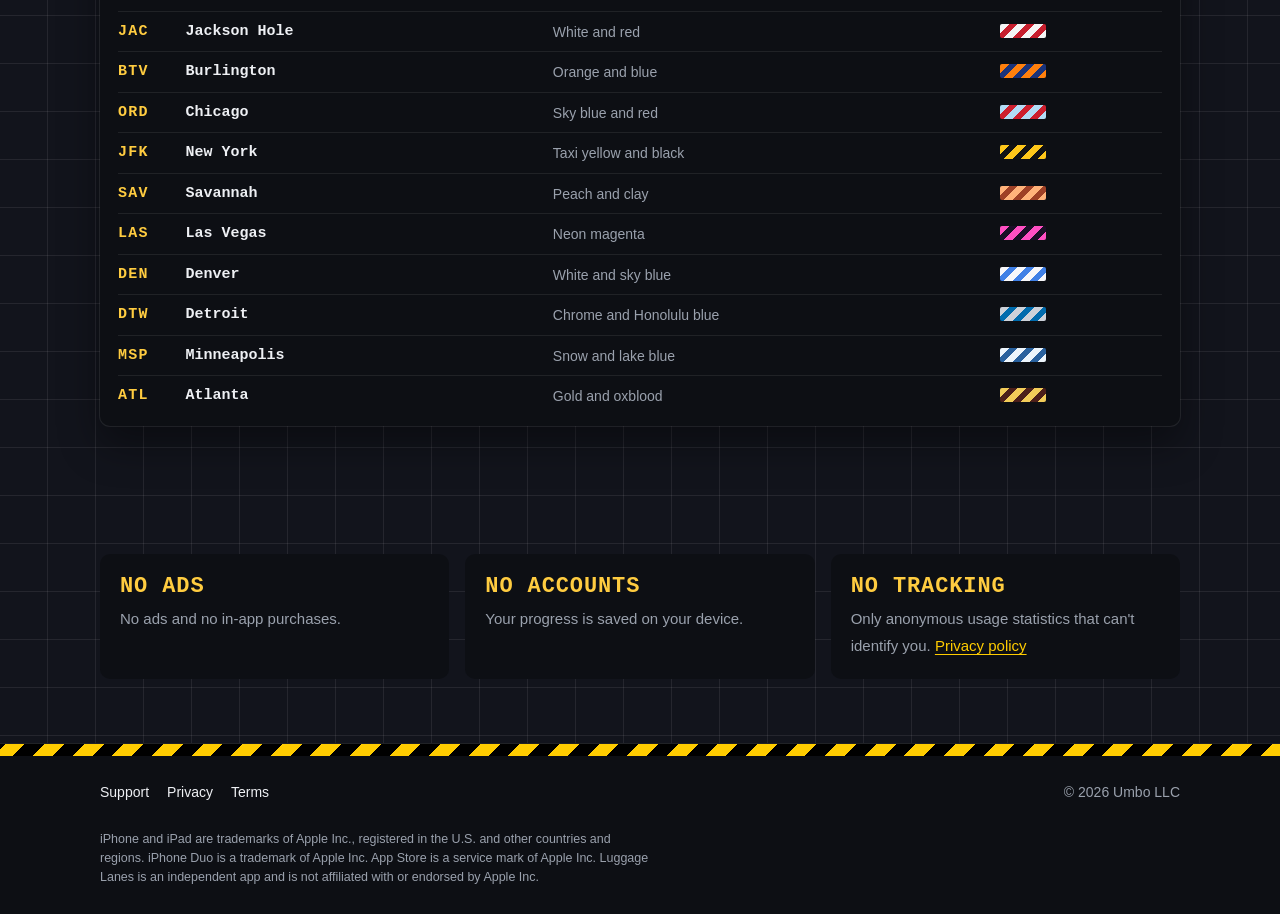
==== commit 0640be41: "Eleven US airports, 132 levels Follows the app's airport reorganisation: new airports table with eac" ====
--- a/index.html
+++ b/index.html
@@ -4,10 +4,10 @@
 <meta charset="utf-8">
 <meta name="viewport" content="width=device-width, initial-scale=1">
 <title>Luggage Lanes: a baggage-routing puzzle for iPhone and iPad</title>
-<meta name="description" content="A baggage-routing puzzle game for iPhone, iPhone Duo and iPad: lay conveyor belts to get each bag to its flight. 120 levels across ten airports, plus an endless Rush Hour mode.">
+<meta name="description" content="A baggage-routing puzzle game for iPhone, iPhone Duo and iPad: lay conveyor belts to get each bag to its flight. 132 levels across eleven US airports, plus an endless Rush Hour mode.">
 <meta name="theme-color" content="#0d0f14">
 <meta property="og:title" content="Luggage Lanes">
-<meta property="og:description" content="A baggage-routing puzzle game for iPhone, iPhone Duo and iPad. 120 levels across ten airports.">
+<meta property="og:description" content="A baggage-routing puzzle game for iPhone, iPhone Duo and iPad. 132 levels across eleven US airports.">
 <meta property="og:type" content="website">
 <meta property="og:image" content="assets/icon.png">
 <link rel="icon" type="image/png" href="favicon.png">
@@ -109,7 +109,7 @@
         <li>
           <div class="bags" aria-hidden="true"><i class="bag" style="--c:var(--purple)"></i><i class="bag" style="--c:var(--green)"></i></div>
           <h3>Airports open as you go</h3>
-          <p>Start in Key West. Each next airport opens once you've solved the first three levels of the one before and earned enough stars.</p>
+          <p>Start in Charlottesville. Each next airport opens once you've solved the first three levels of the one before and earned enough stars.</p>
         </li>
         <li>
           <div class="bags" aria-hidden="true"><i class="bag" style="--c:var(--blue)"></i></div>
@@ -139,7 +139,7 @@
   <section>
     <div class="wrap">
       <span class="sign">Airports</span>
-      <h2>120 levels across ten airports</h2>
+      <h2>132 levels across eleven US airports</h2>
       <p class="section-intro">Each airport has its own colour scheme. Belts, bags and gates look the same in all of them.</p>
       <div class="board">
         <div class="board-head">
@@ -149,16 +149,17 @@
         <table>
           <thead><tr><th>Code</th><th>Airport</th><th class="idea-col">Theme</th><th>Colours</th></tr></thead>
           <tbody>
-            <tr><td class="code">EYW</td><td>Key West</td><td class="idea idea-col">Pink and teal</td><td><span class="edge" style="--e:#fabdb3;--s:#147a80"></span></td></tr>
-            <tr><td class="code">ZRH</td><td>Zürich</td><td class="idea idea-col">White and black</td><td><span class="edge" style="--e:#f5f5f5;--s:#1f1f21"></span></td></tr>
-            <tr><td class="code">AMS</td><td>Amsterdam</td><td class="idea idea-col">Orange and blue</td><td><span class="edge" style="--e:#ff800d;--s:#1a337a"></span></td></tr>
-            <tr><td class="code">KEF</td><td>Reykjavík</td><td class="idea idea-col">Ice blue and green</td><td><span class="edge" style="--e:#dbf2fa;--s:#14756b"></span></td></tr>
-            <tr><td class="code">LHR</td><td>London</td><td class="idea idea-col">Brass and charcoal</td><td><span class="edge" style="--e:#cca659;--s:#121214"></span></td></tr>
-            <tr><td class="code">ATL</td><td>Atlanta</td><td class="idea idea-col">Peach and red</td><td><span class="edge" style="--e:#ffb37a;--s:#9e4026"></span></td></tr>
-            <tr><td class="code">HKG</td><td>Hong Kong</td><td class="idea idea-col">Neon magenta</td><td><span class="edge" style="--e:#ff4fc2;--s:#1a0f26"></span></td></tr>
+            <tr><td class="code">CHO</td><td>Charlottesville</td><td class="idea idea-col">Cream and brick</td><td><span class="edge" style="--e:#ede0c7;--s:#993d2e"></span></td></tr>
+            <tr><td class="code">JAC</td><td>Jackson Hole</td><td class="idea idea-col">White and red</td><td><span class="edge" style="--e:#f5f5f5;--s:#c71f2e"></span></td></tr>
+            <tr><td class="code">BTV</td><td>Burlington</td><td class="idea idea-col">Orange and blue</td><td><span class="edge" style="--e:#ff800d;--s:#1a337a"></span></td></tr>
+            <tr><td class="code">ORD</td><td>Chicago</td><td class="idea idea-col">Sky blue and red</td><td><span class="edge" style="--e:#b2dbf5;--s:#cc1f2e"></span></td></tr>
+            <tr><td class="code">JFK</td><td>New York</td><td class="idea idea-col">Taxi yellow and black</td><td><span class="edge" style="--e:#ffc71a;--s:#121214"></span></td></tr>
+            <tr><td class="code">SAV</td><td>Savannah</td><td class="idea idea-col">Peach and clay</td><td><span class="edge" style="--e:#ffb27a;--s:#9e4026"></span></td></tr>
+            <tr><td class="code">LAS</td><td>Las Vegas</td><td class="idea idea-col">Neon magenta</td><td><span class="edge" style="--e:#ff4fc2;--s:#1a0f26"></span></td></tr>
             <tr><td class="code">DEN</td><td>Denver</td><td class="idea idea-col">White and sky blue</td><td><span class="edge" style="--e:#f7f7fa;--s:#4080e6"></span></td></tr>
             <tr><td class="code">DTW</td><td>Detroit</td><td class="idea idea-col">Chrome and Honolulu blue</td><td><span class="edge" style="--e:#ccd1d9;--s:#006bad"></span></td></tr>
             <tr><td class="code">MSP</td><td>Minneapolis</td><td class="idea idea-col">Snow and lake blue</td><td><span class="edge" style="--e:#edf5fc;--s:#29619e"></span></td></tr>
+            <tr><td class="code">ATL</td><td>Atlanta</td><td class="idea idea-col">Gold and oxblood</td><td><span class="edge" style="--e:#f2cc59;--s:#4c1f1a"></span></td></tr>
           </tbody>
         </table>
       </div>
